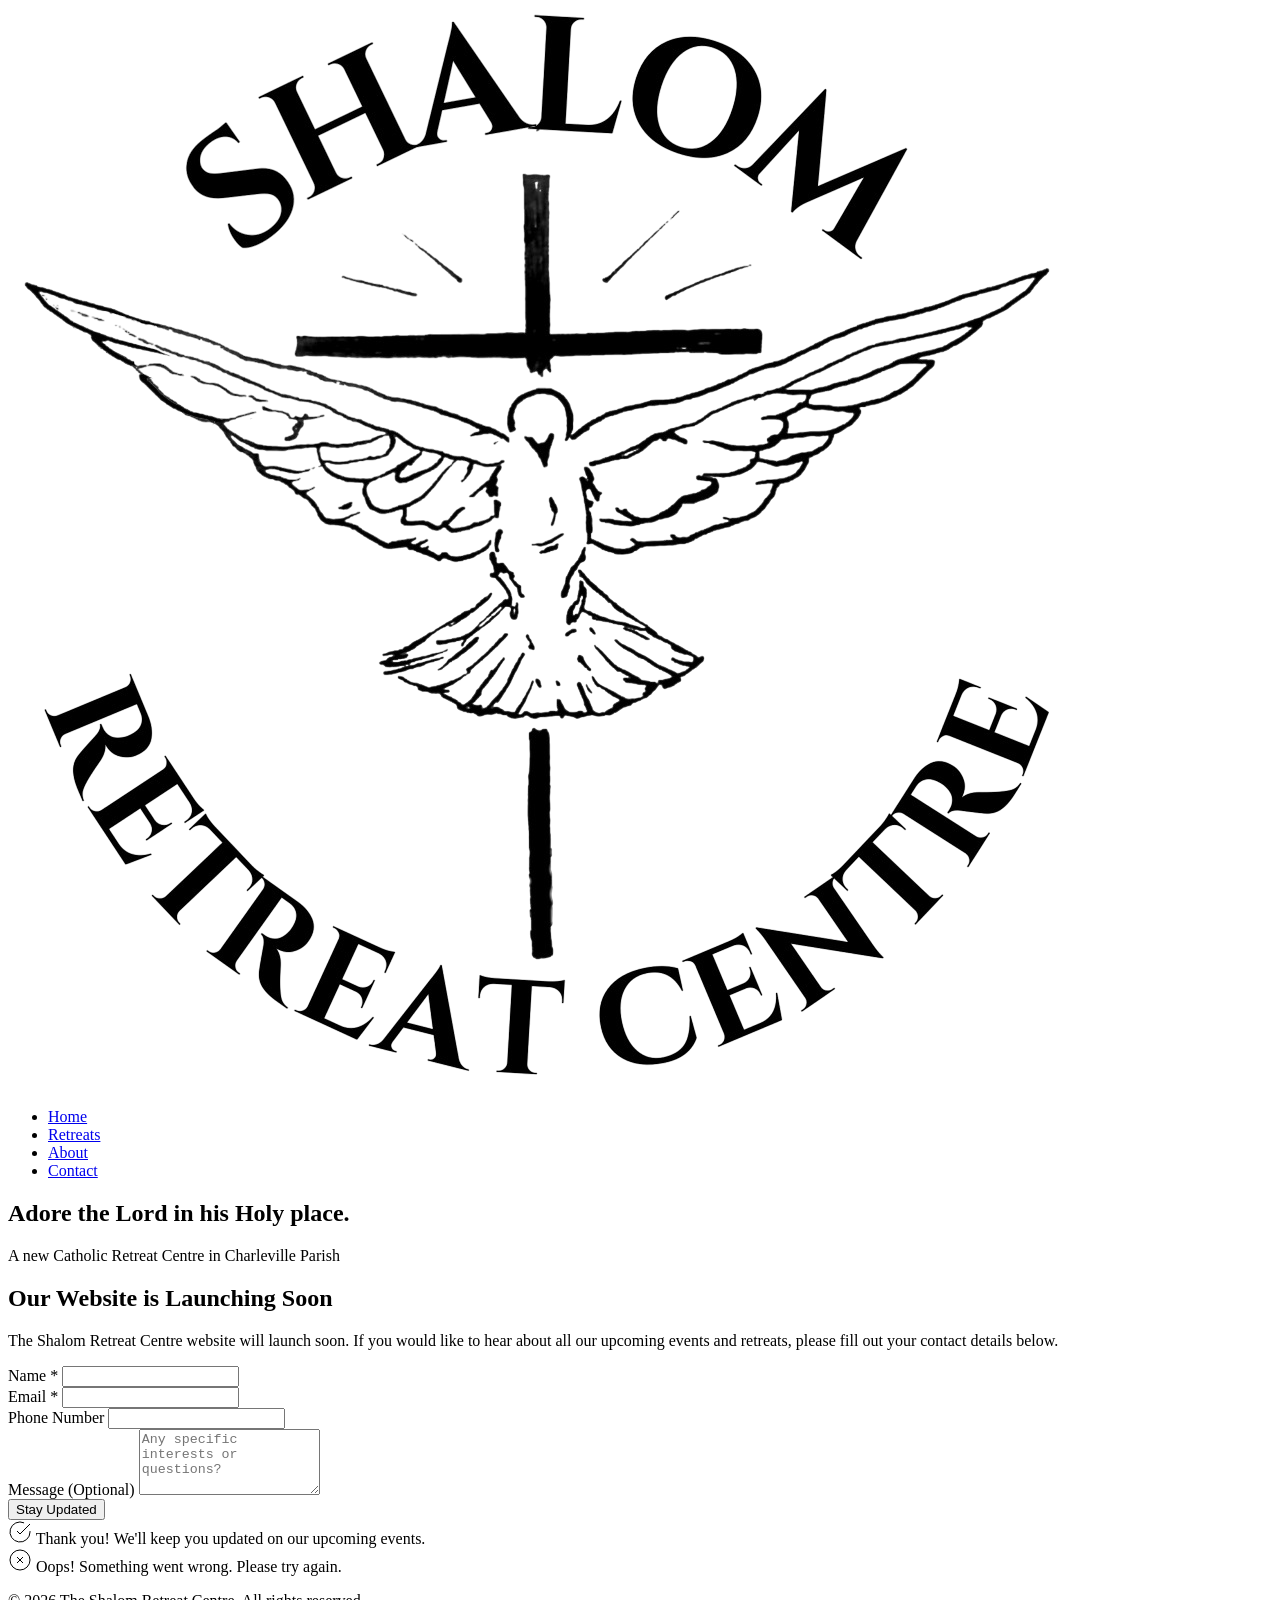
==== index.html @ cf2e2cab "Add files via upload" ====
<!DOCTYPE html>
<html lang="en">
<head>
    <meta charset="UTF-8">
    <meta name="viewport" content="width=device-width, initial-scale=1.0">
    <title>The Shalom Retreat Centre</title>
    <link rel="icon" type="image/x-icon" href="favicon.ico">
    <link rel="preconnect" href="https://fonts.googleapis.com">
    <link rel="preconnect" href="https://fonts.gstatic.com" crossorigin>
    <link href="https://fonts.googleapis.com/css2?family=Cormorant+Garamond:wght@300;400;600&family=Lato:wght@300;400;700&display=swap" rel="stylesheet">
    <link rel="stylesheet" href="styles.css">
</head>
<body>
    <!-- Navigation -->
    <nav class="navbar">
        <div class="nav-container">
            <a href="index.html" class="nav-logo">
                <img src="Shalom_logo_transparent.png" alt="Shalom Retreat Centre">
            </a>
            <ul class="nav-menu">
                <li><a href="index.html" class="active">Home</a></li>
                <li><a href="bookings.html">Retreats</a></li>
                <li><a href="about.html">About</a></li>
                <li><a href="contact.html">Contact</a></li>
            </ul>
            <div class="hamburger">
                <span></span>
                <span></span>
                <span></span>
            </div>
        </div>
    </nav>

    <!-- Animated Background -->
    <div class="background-animation">
        <div class="bubble"></div>
        <div class="bubble"></div>
        <div class="bubble"></div>
        <div class="bubble"></div>
        <div class="bubble"></div>
        <div class="bubble"></div>
    </div>

    <!-- Hero Section -->
    <section class="hero">
        <div class="hero-content">
            <h1 class="fade-in">Adore the Lord in his Holy place.</h1>
            <p class="fade-in-delay-1">A new Catholic Retreat Centre in Charleville Parish</p>
        </div>
    </section>

    <!-- Coming Soon Section -->
    <section class="coming-soon">
        <div class="container">
            <div class="coming-soon-content fade-in-delay-2">
                <h2>Our Website is Launching Soon</h2>
                <p>The Shalom Retreat Centre website will launch soon. If you would like to hear about all our upcoming events and retreats, please fill out your contact details below.</p>
                
                <form id="contactForm" class="contact-form">
                    <div class="form-row">
                        <div class="form-group">
                            <label for="name">Name *</label>
                            <input type="text" id="name" name="name" required>
                        </div>
                        <div class="form-group">
                            <label for="email">Email *</label>
                            <input type="email" id="email" name="email" required>
                        </div>
                    </div>
                    <div class="form-row">
                        <div class="form-group">
                            <label for="phone">Phone Number</label>
                            <input type="tel" id="phone" name="phone">
                        </div>
                    </div>
                    <div class="form-group">
                        <label for="message">Message (Optional)</label>
                        <textarea id="message" name="message" rows="4" placeholder="Any specific interests or questions?"></textarea>
                    </div>
                    <button type="submit" class="btn-primary">Stay Updated</button>
                </form>

                <div class="success-message" id="successMessage">
                    <svg width="24" height="24" viewBox="0 0 24 24" fill="none" stroke="currentColor">
                        <path d="M22 11.08V12a10 10 0 1 1-5.93-9.14"></path>
                        <polyline points="22 4 12 14.01 9 11.01"></polyline>
                    </svg>
                    Thank you! We'll keep you updated on our upcoming events.
                </div>

                <div class="error-message" id="errorMessage">
                    <svg width="24" height="24" viewBox="0 0 24 24" fill="none" stroke="currentColor">
                        <circle cx="12" cy="12" r="10"></circle>
                        <line x1="15" y1="9" x2="9" y2="15"></line>
                        <line x1="9" y1="9" x2="15" y2="15"></line>
                    </svg>
                    <span>Oops! Something went wrong. Please try again.</span>
                </div>
            </div>
        </div>
    </section>

    <!-- Footer -->
    <footer class="footer">
        <div class="container">
            <p>&copy; 2026 The Shalom Retreat Centre. All rights reserved.</p>
        </div>
    </footer>

    <script src="script.js"></script>
</body>
</html>
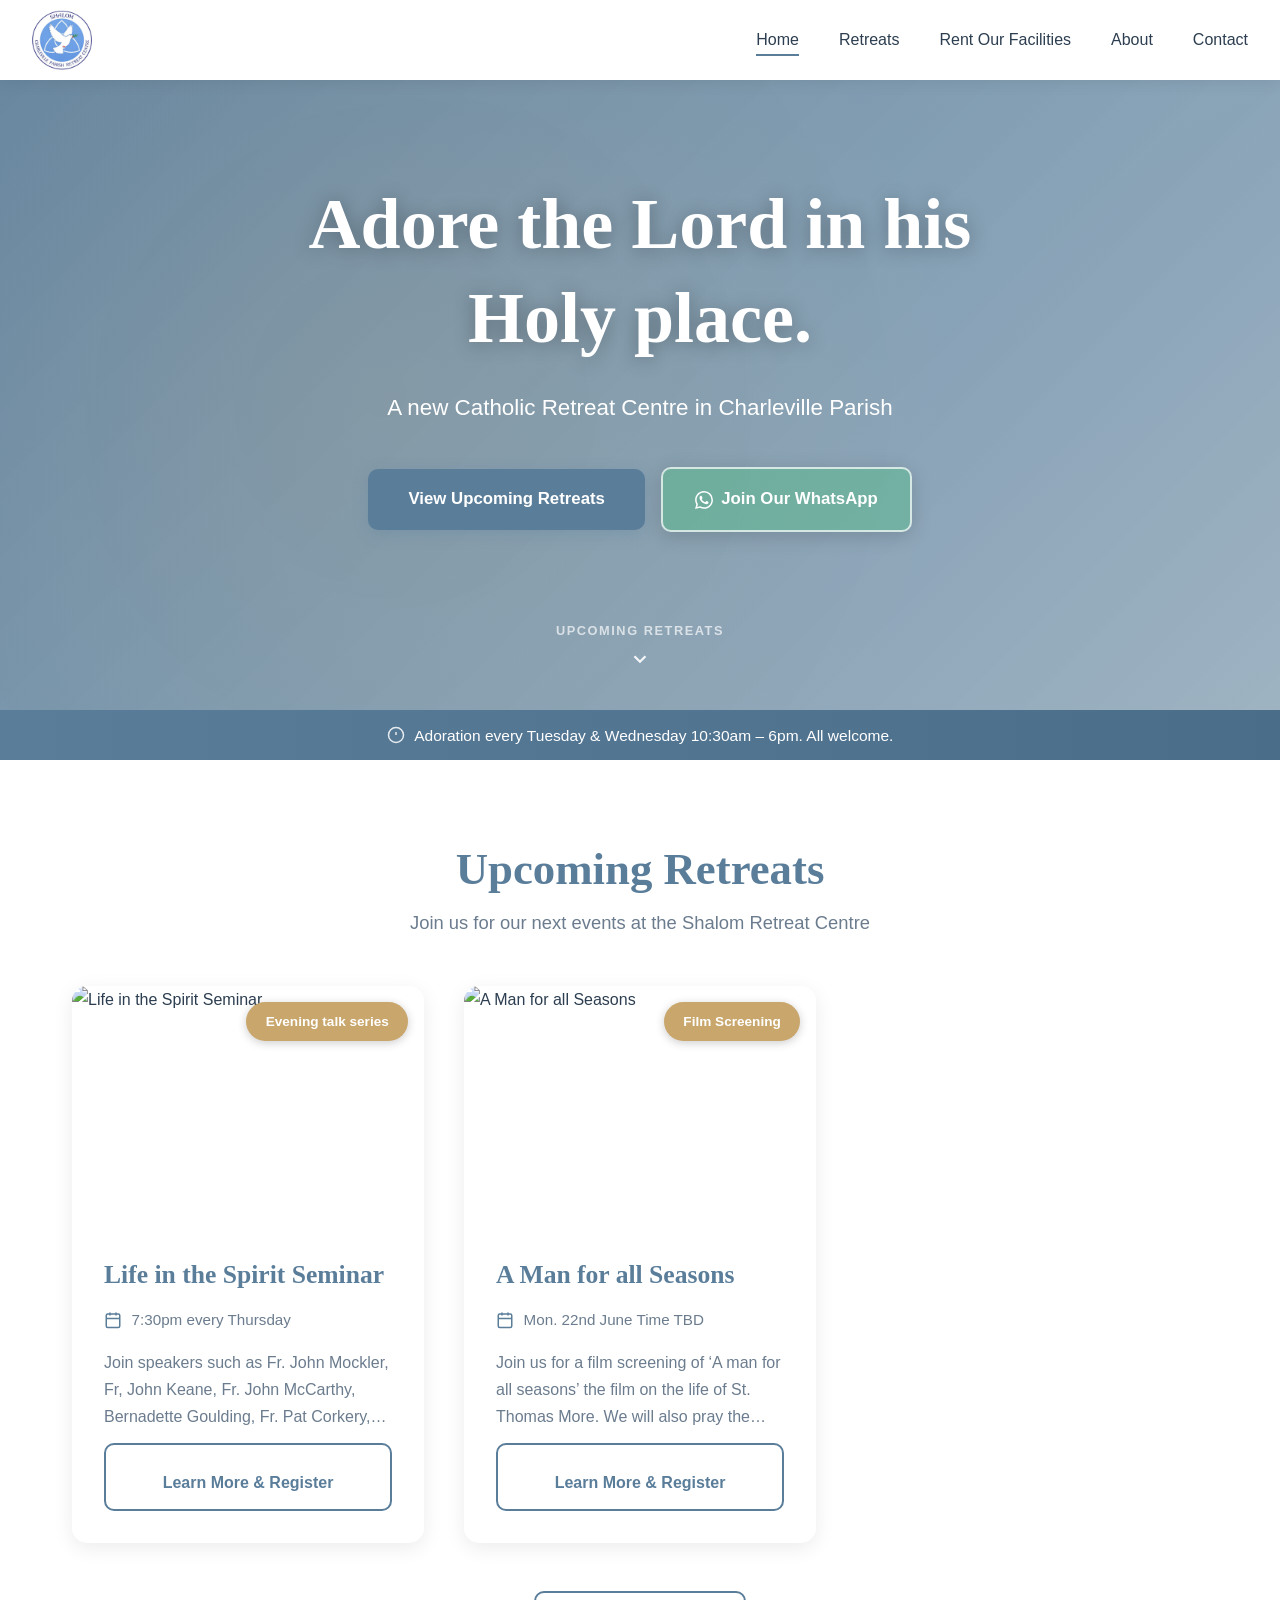
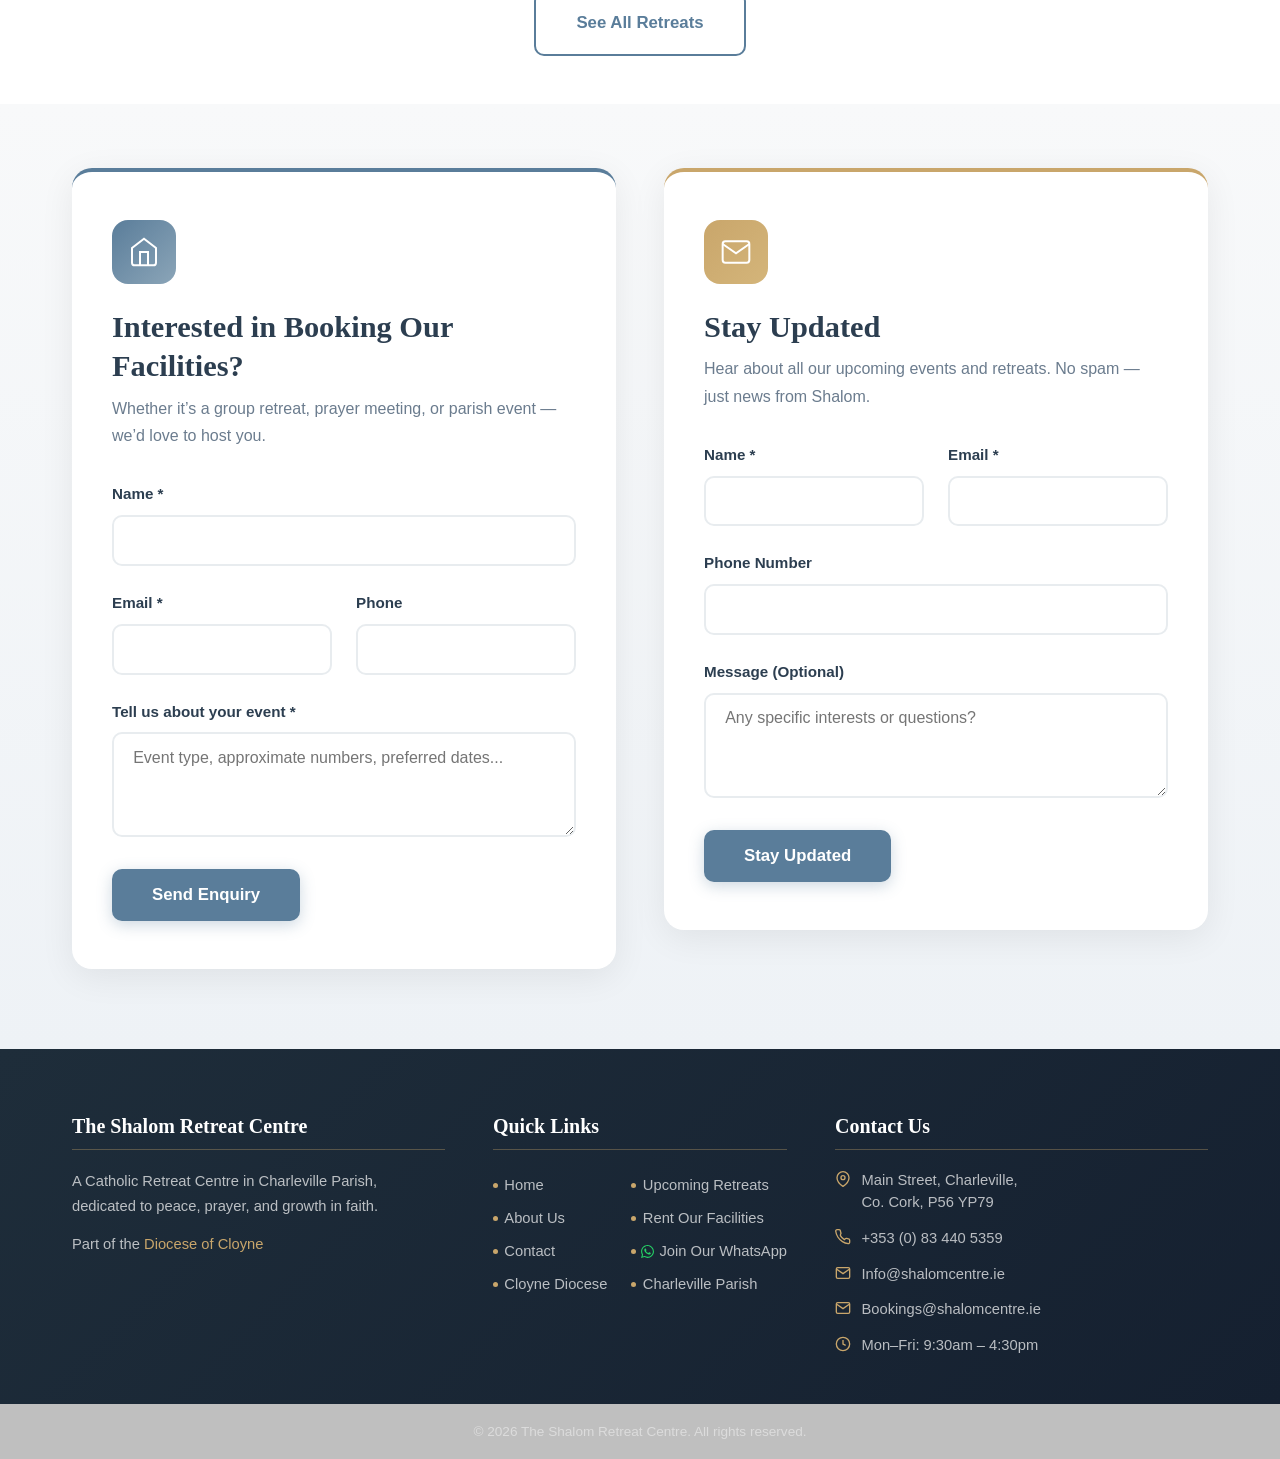
==== commit 121a44e9: "Add files via upload" ====
--- a/index.html
+++ b/index.html
@@ -11,6 +11,7 @@
     <link rel="stylesheet" href="styles.css">
 </head>
 <body>
+
     <!-- Navigation -->
     <nav class="navbar">
         <div class="nav-container">
@@ -20,90 +21,226 @@
             <ul class="nav-menu">
                 <li><a href="index.html" class="active">Home</a></li>
                 <li><a href="bookings.html">Retreats</a></li>
+                <li><a href="facilities.html">Rent Our Facilities</a></li>
                 <li><a href="about.html">About</a></li>
                 <li><a href="contact.html">Contact</a></li>
             </ul>
             <div class="hamburger">
-                <span></span>
-                <span></span>
-                <span></span>
+                <span></span><span></span><span></span>
             </div>
         </div>
     </nav>
 
     <!-- Animated Background -->
     <div class="background-animation">
-        <div class="bubble"></div>
-        <div class="bubble"></div>
-        <div class="bubble"></div>
-        <div class="bubble"></div>
-        <div class="bubble"></div>
-        <div class="bubble"></div>
+        <div class="orb orb-1"></div>
+        <div class="orb orb-2"></div>
+        <div class="orb orb-3"></div>
+        <div class="orb orb-4"></div>
+        <div class="orb orb-5"></div>
+        <div class="orb orb-6"></div>
     </div>
 
     <!-- Hero Section -->
-    <section class="hero">
+    <section class="hero" id="hero">
         <div class="hero-content">
-            <h1 class="fade-in">Adore the Lord in his Holy place.</h1>
-            <p class="fade-in-delay-1">A new Catholic Retreat Centre in Charleville Parish</p>
-        </div>
+            <h1 class="fade-in" data-cms="hero_title">Adore the Lord in his Holy place.</h1>
+            <p class="fade-in-delay-1" data-cms="hero_subtitle">A new Catholic Retreat Centre in Charleville Parish</p>
+            <div class="hero-buttons fade-in-delay-2">
+                <a href="bookings.html" class="btn-primary hero-btn">View Upcoming Retreats</a>
+                <a href="https://chat.whatsapp.com/FvwBHMFkd5S3oxi56iMXap?mode=gi_t" class="btn-whatsapp" target="_blank" rel="noopener" aria-label="Join our WhatsApp group">
+                    <svg width="18" height="18" viewBox="0 0 24 24" fill="currentColor" aria-hidden="true"><path d="M17.472 14.382c-.297-.149-1.758-.867-2.03-.967-.273-.099-.471-.148-.67.15-.197.297-.767.966-.94 1.164-.173.199-.347.223-.644.075-.297-.15-1.255-.463-2.39-1.475-.883-.788-1.48-1.761-1.653-2.059-.173-.297-.018-.458.13-.606.134-.133.298-.347.446-.52.149-.174.198-.298.298-.497.099-.198.05-.371-.025-.52-.075-.149-.669-1.612-.916-2.207-.242-.579-.487-.5-.669-.51-.173-.008-.371-.01-.57-.01-.198 0-.52.074-.792.372-.272.297-1.04 1.016-1.04 2.479 0 1.462 1.065 2.875 1.213 3.074.149.198 2.096 3.2 5.077 4.487.709.306 1.262.489 1.694.625.712.227 1.36.195 1.871.118.571-.085 1.758-.719 2.006-1.413.248-.694.248-1.289.173-1.413-.074-.124-.272-.198-.57-.347m-5.421 7.403h-.004a9.87 9.87 0 01-5.031-1.378l-.361-.214-3.741.982.998-3.648-.235-.374a9.86 9.86 0 01-1.51-5.26c.001-5.45 4.436-9.884 9.888-9.884 2.64 0 5.122 1.03 6.988 2.898a9.825 9.825 0 012.893 6.994c-.003 5.45-4.437 9.884-9.885 9.884m8.413-18.297A11.815 11.815 0 0012.05 0C5.495 0 .16 5.335.157 11.892c0 2.096.547 4.142 1.588 5.945L.057 24l6.305-1.654a11.882 11.882 0 005.683 1.448h.005c6.554 0 11.89-5.335 11.893-11.893a11.821 11.821 0 00-3.48-8.413z"/></svg>
+                    Join Our WhatsApp
+                </a>
+            </div>
+        </div>
+        <a href="#highlights" class="scroll-indicator" aria-label="Scroll to upcoming retreats">
+            <span class="scroll-label">Upcoming Retreats</span>
+            <div class="scroll-arrow">
+                <svg width="22" height="22" viewBox="0 0 24 24" fill="none" stroke="currentColor" stroke-width="2.5">
+                    <polyline points="6 9 12 15 18 9"></polyline>
+                </svg>
+            </div>
+        </a>
     </section>
 
-    <!-- Coming Soon Section -->
-    <section class="coming-soon">
+    <!-- Notice Banner — populated by script.js from site-config.json. Hidden until enabled. -->
+    <div id="noticeBanner" style="display:none;" role="alert" aria-live="polite"></div>
+
+    <!-- Upcoming Retreats Highlights -->
+    <section class="highlights-section" id="highlights">
         <div class="container">
-            <div class="coming-soon-content fade-in-delay-2">
-                <h2>Our Website is Launching Soon</h2>
-                <p>The Shalom Retreat Centre website will launch soon. If you would like to hear about all our upcoming events and retreats, please fill out your contact details below.</p>
-                
-                <form id="contactForm" class="contact-form">
-                    <div class="form-row">
-                        <div class="form-group">
-                            <label for="name">Name *</label>
-                            <input type="text" id="name" name="name" required>
-                        </div>
-                        <div class="form-group">
-                            <label for="email">Email *</label>
-                            <input type="email" id="email" name="email" required>
-                        </div>
-                    </div>
-                    <div class="form-row">
-                        <div class="form-group">
-                            <label for="phone">Phone Number</label>
-                            <input type="tel" id="phone" name="phone">
-                        </div>
-                    </div>
-                    <div class="form-group">
-                        <label for="message">Message (Optional)</label>
-                        <textarea id="message" name="message" rows="4" placeholder="Any specific interests or questions?"></textarea>
-                    </div>
-                    <button type="submit" class="btn-primary">Stay Updated</button>
-                </form>
-
-                <div class="success-message" id="successMessage">
-                    <svg width="24" height="24" viewBox="0 0 24 24" fill="none" stroke="currentColor">
-                        <path d="M22 11.08V12a10 10 0 1 1-5.93-9.14"></path>
-                        <polyline points="22 4 12 14.01 9 11.01"></polyline>
-                    </svg>
-                    Thank you! We'll keep you updated on our upcoming events.
+            <div class="section-intro fade-in">
+                <h2 data-cms="section_heading">Upcoming Retreats</h2>
+                <p>Join us for our next events at the Shalom Retreat Centre</p>
+            </div>
+            <div class="retreats-grid" id="highlightsGrid">
+                <!-- Populated by script.js -->
+            </div>
+            <div class="highlights-footer fade-in-delay-4">
+                <a href="bookings.html" class="btn-secondary">See All Retreats</a>
+            </div>
+        </div>
+    </section>
+
+    <!-- Two-Column Forms Section -->
+    <section class="forms-section">
+        <div class="container">
+            <div class="forms-grid">
+
+                <!-- Left: Facility Booking Enquiry -->
+                <div class="form-panel fade-in-delay-1">
+                    <div class="form-panel-icon">
+                        <svg width="32" height="32" viewBox="0 0 24 24" fill="none" stroke="currentColor" stroke-width="1.5">
+                            <path d="M3 9l9-7 9 7v11a2 2 0 0 1-2 2H5a2 2 0 0 1-2-2z"></path>
+                            <polyline points="9 22 9 12 15 12 15 22"></polyline>
+                        </svg>
+                    </div>
+                    <h2>Interested in Booking Our Facilities?</h2>
+                    <p class="form-panel-sub">Whether it&#8217;s a group retreat, prayer meeting, or parish event &#8212; we&#8217;d love to host you.</p>
+                    <form id="facilityForm" class="contact-form">
+                        <input type="hidden" name="sheetName" value="Contact Inquiries">
+                        <input type="hidden" name="subject" value="Facility Booking Enquiry">
+                        <div class="form-group">
+                            <label for="facilityName">Name *</label>
+                            <input type="text" id="facilityName" name="name" required>
+                        </div>
+                        <div class="form-row">
+                            <div class="form-group">
+                                <label for="facilityEmail">Email *</label>
+                                <input type="email" id="facilityEmail" name="email" required>
+                            </div>
+                            <div class="form-group">
+                                <label for="facilityPhone">Phone</label>
+                                <input type="tel" id="facilityPhone" name="phone">
+                            </div>
+                        </div>
+                        <div class="form-group">
+                            <label for="facilityMessage">Tell us about your event *</label>
+                            <textarea id="facilityMessage" name="message" rows="4" required placeholder="Event type, approximate numbers, preferred dates..."></textarea>
+                        </div>
+                        <button type="submit" class="btn-primary">Send Enquiry</button>
+                    </form>
+                    <div class="success-message" id="facilitySuccess">
+                        <svg width="24" height="24" viewBox="0 0 24 24" fill="none" stroke="currentColor"><path d="M22 11.08V12a10 10 0 1 1-5.93-9.14"></path><polyline points="22 4 12 14.01 9 11.01"></polyline></svg>
+                        Thank you! We&#8217;ll be in touch soon about your enquiry.
+                    </div>
+                    <div class="error-message" id="facilityError">
+                        <svg width="24" height="24" viewBox="0 0 24 24" fill="none" stroke="currentColor"><circle cx="12" cy="12" r="10"></circle><line x1="15" y1="9" x2="9" y2="15"></line><line x1="9" y1="9" x2="15" y2="15"></line></svg>
+                        <span>Something went wrong. Please try again.</span>
+                    </div>
                 </div>
 
-                <div class="error-message" id="errorMessage">
-                    <svg width="24" height="24" viewBox="0 0 24 24" fill="none" stroke="currentColor">
-                        <circle cx="12" cy="12" r="10"></circle>
-                        <line x1="15" y1="9" x2="9" y2="15"></line>
-                        <line x1="9" y1="9" x2="15" y2="15"></line>
-                    </svg>
-                    <span>Oops! Something went wrong. Please try again.</span>
+                <!-- Right: Stay Updated -->
+                <div class="form-panel form-panel-alt fade-in-delay-2">
+                    <div class="form-panel-icon">
+                        <svg width="32" height="32" viewBox="0 0 24 24" fill="none" stroke="currentColor" stroke-width="1.5">
+                            <path d="M4 4h16c1.1 0 2 .9 2 2v12c0 1.1-.9 2-2 2H4c-1.1 0-2-.9-2-2V6c0-1.1.9-2 2-2z"></path>
+                            <polyline points="22,6 12,13 2,6"></polyline>
+                        </svg>
+                    </div>
+                    <h2>Stay Updated</h2>
+                    <p class="form-panel-sub">Hear about all our upcoming events and retreats. No spam &#8212; just news from Shalom.</p>
+                    <form id="stayUpdatedForm" class="contact-form">
+                        <input type="hidden" name="sheetName" value="Newsletter Signups">
+                        <div class="form-row">
+                            <div class="form-group">
+                                <label for="updateName">Name *</label>
+                                <input type="text" id="updateName" name="name" required>
+                            </div>
+                            <div class="form-group">
+                                <label for="updateEmail">Email *</label>
+                                <input type="email" id="updateEmail" name="email" required>
+                            </div>
+                        </div>
+                        <div class="form-group">
+                            <label for="updatePhone">Phone Number</label>
+                            <input type="tel" id="updatePhone" name="phone">
+                        </div>
+                        <div class="form-group">
+                            <label for="updateMessage">Message (Optional)</label>
+                            <textarea id="updateMessage" name="message" rows="4" placeholder="Any specific interests or questions?"></textarea>
+                        </div>
+                        <button type="submit" class="btn-primary">Stay Updated</button>
+                    </form>
+                    <div class="success-message" id="stayUpdatedSuccess">
+                        <svg width="24" height="24" viewBox="0 0 24 24" fill="none" stroke="currentColor"><path d="M22 11.08V12a10 10 0 1 1-5.93-9.14"></path><polyline points="22 4 12 14.01 9 11.01"></polyline></svg>
+                        Thank you! We&#8217;ll keep you updated on our upcoming events.
+                    </div>
+                    <div class="error-message" id="stayUpdatedError">
+                        <svg width="24" height="24" viewBox="0 0 24 24" fill="none" stroke="currentColor"><circle cx="12" cy="12" r="10"></circle><line x1="15" y1="9" x2="9" y2="15"></line><line x1="9" y1="9" x2="15" y2="15"></line></svg>
+                        <span>Something went wrong. Please try again.</span>
+                    </div>
                 </div>
+
             </div>
         </div>
     </section>
 
-    <!-- Footer -->
+<!-- Footer -->
     <footer class="footer">
-        <div class="container">
-            <p>&copy; 2026 The Shalom Retreat Centre. All rights reserved.</p>
+        <div class="footer-main">
+            <div class="container">
+                <div class="footer-grid">
+
+                    <!-- About col -->
+                    <div class="footer-col">
+                        <h4>The Shalom Retreat Centre</h4>
+                        <p>A Catholic Retreat Centre in Charleville Parish, dedicated to peace, prayer, and growth in faith.</p>
+                        <p class="footer-diocese">
+                            Part of the <a href="https://www.cloynediocese.ie" target="_blank" rel="noopener">Diocese of Cloyne</a>
+                        </p>
+                    </div>
+
+                    <!-- Quick links col -->
+                    <div class="footer-col">
+                        <h4>Quick Links</h4>
+                        <ul class="footer-links footer-links-grid">
+                            <li><a href="index.html">Home</a></li>
+                            <li><a href="bookings.html">Upcoming Retreats</a></li>
+                            <li><a href="about.html">About Us</a></li>
+                            <li><a href="facilities.html">Rent Our Facilities</a></li>
+                <li><a href="contact.html">Contact</a></li>
+                            <li><a href="https://chat.whatsapp.com/FvwBHMFkd5S3oxi56iMXap?mode=gi_t" target="_blank" rel="noopener" class="wa-link"><svg width="13" height="13" viewBox="0 0 24 24" fill="currentColor" style="color:#25d366;flex-shrink:0"><path d="M17.472 14.382c-.297-.149-1.758-.867-2.03-.967-.273-.099-.471-.148-.67.15-.197.297-.767.966-.94 1.164-.173.199-.347.223-.644.075-.297-.15-1.255-.463-2.39-1.475-.883-.788-1.48-1.761-1.653-2.059-.173-.297-.018-.458.13-.606.134-.133.298-.347.446-.52.149-.174.198-.298.298-.497.099-.198.05-.371-.025-.52-.075-.149-.669-1.612-.916-2.207-.242-.579-.487-.5-.669-.51-.173-.008-.371-.01-.57-.01-.198 0-.52.074-.792.372-.272.297-1.04 1.016-1.04 2.479 0 1.462 1.065 2.875 1.213 3.074.149.198 2.096 3.2 5.077 4.487.709.306 1.262.489 1.694.625.712.227 1.36.195 1.871.118.571-.085 1.758-.719 2.006-1.413.248-.694.248-1.289.173-1.413-.074-.124-.272-.198-.57-.347m-5.421 7.403h-.004a9.87 9.87 0 01-5.031-1.378l-.361-.214-3.741.982.998-3.648-.235-.374a9.86 9.86 0 01-1.51-5.26c.001-5.45 4.436-9.884 9.888-9.884 2.64 0 5.122 1.03 6.988 2.898a9.825 9.825 0 012.893 6.994c-.003 5.45-4.437 9.884-9.885 9.884m8.413-18.297A11.815 11.815 0 0012.05 0C5.495 0 .16 5.335.157 11.892c0 2.096.547 4.142 1.588 5.945L.057 24l6.305-1.654a11.882 11.882 0 005.683 1.448h.005c6.554 0 11.89-5.335 11.893-11.893a11.821 11.821 0 00-3.48-8.413z"/></svg>Join Our WhatsApp</a></li>
+                            <li><a href="https://www.cloynediocese.ie" target="_blank" rel="noopener">Cloyne Diocese</a></li>
+                            <li><a href="https://www.charlevilleparish.ie" target="_blank" rel="noopener">Charleville Parish</a></li>
+                        </ul>
+                    </div>
+
+                    <!-- Contact col -->
+                    <div class="footer-col">
+                        <h4>Contact Us</h4>
+                        <ul class="footer-contact-list">
+                            <li>
+                                <svg width="16" height="16" viewBox="0 0 24 24" fill="none" stroke="currentColor" stroke-width="2"><path d="M21 10c0 7-9 13-9 13s-9-6-9-13a9 9 0 0 1 18 0z"></path><circle cx="12" cy="10" r="3"></circle></svg>
+                                <span>Main Street, Charleville,<br>Co. Cork, P56 YP79</span>
+                            </li>
+                            <li>
+                                <svg width="16" height="16" viewBox="0 0 24 24" fill="none" stroke="currentColor" stroke-width="2"><path d="M22 16.92v3a2 2 0 0 1-2.18 2 19.79 19.79 0 0 1-8.63-3.07A19.5 19.5 0 0 1 4.21 12 19.79 19.79 0 0 1 1.14 3.38 2 2 0 0 1 3.12 1h3a2 2 0 0 1 2 1.72 12.84 12.84 0 0 0 .7 2.81 2 2 0 0 1-.45 2.11L8.09 9.91a16 16 0 0 0 6 6l1.27-1.27a2 2 0 0 1 2.11-.45 12.84 12.84 0 0 0 2.81.7A2 2 0 0 1 22 16.92z"></path></svg>
+                                <a href="tel:+353834405359">+353 (0) 83 440 5359</a>
+                            </li>
+                            <li>
+                                <svg width="16" height="16" viewBox="0 0 24 24" fill="none" stroke="currentColor" stroke-width="2"><path d="M4 4h16c1.1 0 2 .9 2 2v12c0 1.1-.9 2-2 2H4c-1.1 0-2-.9-2-2V6c0-1.1.9-2 2-2z"></path><polyline points="22,6 12,13 2,6"></polyline></svg>
+                                <a href="mailto:info@shalomcentre.ie">Info@shalomcentre.ie</a>
+                            </li>
+                            <li>
+                                <svg width="16" height="16" viewBox="0 0 24 24" fill="none" stroke="currentColor" stroke-width="2"><path d="M4 4h16c1.1 0 2 .9 2 2v12c0 1.1-.9 2-2 2H4c-1.1 0-2-.9-2-2V6c0-1.1.9-2 2-2z"></path><polyline points="22,6 12,13 2,6"></polyline></svg>
+                                <a href="mailto:bookings@shalomcentre.ie">Bookings@shalomcentre.ie</a>
+                            </li>
+                            <li>
+                                <svg width="16" height="16" viewBox="0 0 24 24" fill="none" stroke="currentColor" stroke-width="2"><circle cx="12" cy="12" r="10"></circle><polyline points="12 6 12 12 16 14"></polyline></svg>
+                                <span>Mon&ndash;Fri: 9:30am &ndash; 4:30pm</span>
+                            </li>
+                        </ul>
+                    </div>
+
+                </div>
+            </div>
+        </div>
+        <div class="footer-bottom">
+            <div class="container">
+                <p>&copy; 2026 The Shalom Retreat Centre. All rights reserved.</p>
+            </div>
         </div>
     </footer>
 
--- a/styles.css
+++ b/styles.css
@@ -0,0 +1,2092 @@
+/* ===== CSS VARIABLES ===== */
+:root {
+    --primary-color: #5a7d9a;
+    --secondary-color: #8ba5b8;
+    --accent-color: #c9a66b;
+    --text-dark: #2c3e50;
+    --text-light: #6b7c8e;
+    --bg-light: #f8f9fa;
+    --white: #ffffff;
+    --success: #4caf50;
+    --error: #e57373;
+
+    --font-heading: 'Cormorant Garamond', serif;
+    --font-body: 'Lato', sans-serif;
+
+    --transition: all 0.3s ease;
+}
+
+/* ===== RESET & BASE ===== */
+*, *::before, *::after {
+    margin: 0;
+    padding: 0;
+    box-sizing: border-box;
+}
+
+html { scroll-behavior: smooth; }
+
+body {
+    font-family: var(--font-body);
+    color: var(--text-dark);
+    line-height: 1.7;
+    overflow-x: hidden;
+}
+
+h1, h2, h3, h4, h5, h6 {
+    font-family: var(--font-heading);
+    font-weight: 600;
+    line-height: 1.3;
+    margin-bottom: 1rem;
+}
+
+h1 { font-size: 3.5rem; }
+h2 { font-size: 2.8rem; }
+h3 { font-size: 1.8rem; }
+
+p { margin-bottom: 1rem; }
+
+a {
+    text-decoration: none;
+    color: inherit;
+    transition: var(--transition);
+}
+
+img {
+    max-width: 100%;
+    height: auto;
+    display: block;
+}
+
+.container {
+    max-width: 1200px;
+    margin: 0 auto;
+    padding: 0 2rem;
+}
+
+/* ===== ANIMATED BACKGROUND ===== */
+.background-animation {
+    position: fixed;
+    top: 0; left: 0;
+    width: 100%; height: 100%;
+    z-index: -1;
+    overflow: hidden;
+    background: linear-gradient(160deg, #f7f5f0 0%, #edf2f6 50%, #f5f2ec 100%);
+}
+
+.background-animation.subtle {
+    background: linear-gradient(160deg, #f8f7f3 0%, #f0f4f8 60%, #f6f3ee 100%);
+}
+
+/* Soft drifting circles */
+.orb {
+    position: absolute;
+    border-radius: 50%;
+    opacity: 0;
+    will-change: transform, opacity;
+}
+
+.orb-1 {
+    width: 500px; height: 500px; top: -8%; left: -10%;
+    background: radial-gradient(circle at 40% 40%, rgba(90,125,154,0.18) 0%, transparent 68%);
+    animation: drift1 50s -5s infinite ease-in-out;
+}
+.orb-2 {
+    width: 380px; height: 380px; top: 25%; left: 60%;
+    background: radial-gradient(circle at 50% 50%, rgba(201,166,107,0.14) 0%, transparent 68%);
+    animation: drift2 58s -18s infinite ease-in-out;
+}
+.orb-3 {
+    width: 460px; height: 460px; top: 60%; left: -5%;
+    background: radial-gradient(circle at 40% 60%, rgba(139,165,184,0.15) 0%, transparent 68%);
+    animation: drift3 64s -30s infinite ease-in-out;
+}
+.orb-4 {
+    width: 280px; height: 280px; top: 5%; left: 72%;
+    background: radial-gradient(circle at 50% 40%, rgba(201,166,107,0.12) 0%, transparent 68%);
+    animation: drift4 42s -8s infinite ease-in-out;
+}
+.orb-5 {
+    width: 420px; height: 420px; top: 70%; left: 55%;
+    background: radial-gradient(circle at 50% 50%, rgba(90,125,154,0.12) 0%, transparent 68%);
+    animation: drift5 56s -22s infinite ease-in-out;
+}
+.orb-6 {
+    width: 220px; height: 220px; top: 42%; left: 30%;
+    background: radial-gradient(circle at 50% 50%, rgba(201,166,107,0.10) 0%, transparent 68%);
+    animation: drift6 70s -40s infinite ease-in-out;
+}
+
+@keyframes drift1 {
+    0%,100% { opacity:0; transform: translate(0,0); }
+    10%      { opacity:1; }
+    50%      { opacity:1; transform: translate(70px, 90px); }
+    90%      { opacity:1; }
+}
+@keyframes drift2 {
+    0%,100% { opacity:0; transform: translate(0,0); }
+    10%      { opacity:1; }
+    40%      { opacity:1; transform: translate(-60px,-70px); }
+    70%      { opacity:1; transform: translate(-100px, 30px); }
+    90%      { opacity:1; }
+}
+@keyframes drift3 {
+    0%,100% { opacity:0; transform: translate(0,0); }
+    10%      { opacity:1; }
+    50%      { opacity:1; transform: translate(80px,-100px); }
+    90%      { opacity:1; }
+}
+@keyframes drift4 {
+    0%,100% { opacity:0; transform: translate(0,0); }
+    10%      { opacity:1; }
+    35%      { opacity:1; transform: translate(-40px, 60px); }
+    65%      { opacity:1; transform: translate(-80px, 30px); }
+    90%      { opacity:1; }
+}
+@keyframes drift5 {
+    0%,100% { opacity:0; transform: translate(0,0); }
+    10%      { opacity:1; }
+    50%      { opacity:1; transform: translate(-90px,-80px); }
+    90%      { opacity:1; }
+}
+@keyframes drift6 {
+    0%,100% { opacity:0; transform: translate(0,0); }
+    10%      { opacity:1; }
+    33%      { opacity:1; transform: translate(50px,-50px); }
+    66%      { opacity:1; transform: translate(-30px,-80px); }
+    90%      { opacity:1; }
+}
+
+/* ===== NAVIGATION ===== */
+.navbar {
+    background: var(--white);
+    box-shadow: 0 2px 15px rgba(0,0,0,0.08);
+    position: sticky;
+    top: 0;
+    z-index: 1000;
+    animation: slideDown 0.5s ease;
+}
+
+@keyframes slideDown {
+    from { transform: translateY(-100%); opacity: 0; }
+    to   { transform: translateY(0);     opacity: 1; }
+}
+
+.nav-container {
+    max-width: 1400px;
+    margin: 0 auto;
+    padding: 0 2rem;
+    display: flex;
+    justify-content: space-between;
+    align-items: center;
+    height: 80px;
+}
+
+.nav-logo img {
+    height: 60px;
+    width: auto;
+    transition: var(--transition);
+}
+
+.nav-logo:hover img { transform: scale(1.05); }
+
+.nav-menu {
+    display: flex;
+    list-style: none;
+    gap: 2.5rem;
+}
+
+.nav-menu a {
+    color: var(--text-dark);
+    font-weight: 500;
+    font-size: 1rem;
+    position: relative;
+    padding: 0.5rem 0;
+}
+
+.nav-menu a::after {
+    content: '';
+    position: absolute;
+    bottom: 0; left: 0;
+    width: 0; height: 2px;
+    background: var(--primary-color);
+    transition: width 0.3s ease;
+}
+
+.nav-menu a:hover::after,
+.nav-menu a.active::after { width: 100%; }
+
+.hamburger {
+    display: none;
+    flex-direction: column;
+    cursor: pointer;
+    gap: 5px;
+}
+
+.hamburger span {
+    width: 25px; height: 3px;
+    background: var(--text-dark);
+    transition: var(--transition);
+}
+
+/* ===== HERO SECTION ===== */
+.hero {
+    min-height: 70vh;
+    display: flex;
+    flex-direction: column;
+    align-items: center;
+    justify-content: center;
+    text-align: center;
+    background: linear-gradient(135deg, rgba(90,125,154,0.92), rgba(139,165,184,0.82)),
+                url('https://i.imgur.com/rm2Lard.jpeg?w=1200&q=80') center/cover;
+    position: relative;
+    overflow: hidden;
+}
+
+.hero::before {
+    content: '';
+    position: absolute;
+    inset: 0;
+    background: radial-gradient(circle at 30% 50%, rgba(201,166,107,0.12), transparent 60%);
+    animation: pulseGlow 8s ease-in-out infinite;
+}
+
+@keyframes pulseGlow {
+    0%, 100% { opacity: 0.3; }
+    50%       { opacity: 0.7; }
+}
+
+.hero-content {
+    position: relative;
+    z-index: 1;
+    color: var(--white);
+    max-width: 820px;
+    padding: 2rem 2rem 7rem;
+}
+
+.hero h1 {
+    font-size: 4.5rem;
+    margin-bottom: 1.5rem;
+    text-shadow: 0 2px 20px rgba(0,0,0,0.3);
+}
+
+.hero p {
+    font-size: 1.4rem;
+    opacity: 0.95;
+    font-weight: 300;
+    margin-bottom: 2.5rem;
+}
+
+.hero-btn {
+    background: rgba(255,255,255,0.15);
+    border: 2px solid rgba(255,255,255,0.7);
+    color: var(--white);
+    backdrop-filter: blur(6px);
+    box-shadow: 0 4px 20px rgba(0,0,0,0.15);
+}
+
+.hero-btn:hover {
+    background: var(--white);
+    color: var(--primary-color);
+    border-color: var(--white);
+    transform: translateY(-2px);
+}
+
+/* Hero button group (side-by-side on homepage) */
+.hero-buttons {
+    display: flex;
+    flex-wrap: wrap;
+    gap: 1rem;
+    justify-content: center;
+    align-items: center;
+}
+
+/* ===== WHATSAPP BUTTON ===== */
+.btn-whatsapp {
+    display: inline-flex;
+    align-items: center;
+    gap: 0.5rem;
+    padding: 1rem 2rem;
+    font-size: 1.05rem;
+    font-weight: 600;
+    border-radius: 10px;
+    cursor: pointer;
+    transition: var(--transition);
+    border: 2px solid rgba(255,255,255,0.7);
+    font-family: var(--font-body);
+    background: rgba(37,211,102,0.25);
+    color: var(--white);
+    backdrop-filter: blur(6px);
+    box-shadow: 0 4px 20px rgba(0,0,0,0.15);
+    text-decoration: none;
+    white-space: nowrap;
+}
+.btn-whatsapp:hover {
+    background: #25d366;
+    border-color: #25d366;
+    color: var(--white);
+    transform: translateY(-2px);
+    box-shadow: 0 6px 24px rgba(37,211,102,0.4);
+}
+
+/* WhatsApp button on light backgrounds (about CTA, contact) */
+.btn-whatsapp-light {
+    display: inline-flex;
+    align-items: center;
+    gap: 0.5rem;
+    padding: 1rem 2rem;
+    font-size: 1.05rem;
+    font-weight: 600;
+    border-radius: 10px;
+    cursor: pointer;
+    transition: var(--transition);
+    border: 2px solid #25d366;
+    font-family: var(--font-body);
+    background: transparent;
+    color: #1a9e4d;
+    text-decoration: none;
+    white-space: nowrap;
+}
+.btn-whatsapp-light:hover {
+    background: #25d366;
+    color: var(--white);
+    transform: translateY(-2px);
+    box-shadow: 0 6px 24px rgba(37,211,102,0.35);
+}
+
+/* Footer WhatsApp link */
+.footer-links .wa-link {
+    display: inline-flex;
+    align-items: center;
+    gap: 5px;
+}
+
+/* ===== SCROLL INDICATOR ===== */
+.scroll-indicator {
+    position: absolute;
+    bottom: 2.5rem;
+    left: 50%;
+    transform: translateX(-50%);
+    display: flex;
+    flex-direction: column;
+    align-items: center;
+    gap: 0.4rem;
+    color: rgba(255,255,255,0.85);
+    font-size: 0.8rem;
+    font-family: var(--font-body);
+    font-weight: 600;
+    letter-spacing: 0.12em;
+    text-transform: uppercase;
+    transition: color 0.3s ease;
+    /* Custom animation keeps translateX(-50%) intact — generic fadeIn would overwrite it */
+    animation: fadeInScroll 1s ease 1.2s forwards;
+    opacity: 0;
+    z-index: 2;
+}
+
+@keyframes fadeInScroll {
+    from { opacity: 0; transform: translateX(-50%) translateY(12px); }
+    to   { opacity: 1; transform: translateX(-50%) translateY(0); }
+}
+
+.scroll-indicator:hover {
+    color: var(--white);
+    transform: translateX(-50%) translateY(4px);
+}
+
+.scroll-label {
+    opacity: 0.8;
+}
+
+.scroll-arrow {
+    animation: bounceArrow 2s ease-in-out infinite;
+    display: flex;
+}
+
+.scroll-arrow svg {
+    stroke: rgba(255,255,255,0.9);
+}
+
+@keyframes bounceArrow {
+    0%, 100% { transform: translateY(0); }
+    50%       { transform: translateY(6px); }
+}
+
+/* ===== ANIMATIONS ===== */
+.fade-in         { opacity: 0; animation: fadeIn 1s ease 0.0s forwards; }
+.fade-in-delay-1 { opacity: 0; animation: fadeIn 1s ease 0.2s forwards; }
+.fade-in-delay-2 { opacity: 0; animation: fadeIn 1s ease 0.4s forwards; }
+.fade-in-delay-3 { opacity: 0; animation: fadeIn 1s ease 0.6s forwards; }
+.fade-in-delay-4 { opacity: 0; animation: fadeIn 1s ease 0.8s forwards; }
+.fade-in-delay-5 { opacity: 0; animation: fadeIn 1s ease 1.0s forwards; }
+
+@keyframes fadeIn {
+    from { opacity: 0; transform: translateY(28px); }
+    to   { opacity: 1; transform: translateY(0); }
+}
+
+/* ===== HIGHLIGHTS SECTION (homepage) ===== */
+.highlights-section {
+    padding: 5rem 0 3rem;
+    background: var(--white);
+}
+
+.section-intro {
+    text-align: center;
+    margin-bottom: 3rem;
+}
+
+.section-intro h2 {
+    color: var(--primary-color);
+    margin-bottom: 0.5rem;
+}
+
+.section-intro p {
+    color: var(--text-light);
+    font-size: 1.15rem;
+    margin: 0;
+}
+
+.highlights-footer {
+    text-align: center;
+    margin-top: 3rem;
+}
+
+/* ===== FORMS SECTION (homepage two-column) ===== */
+.forms-section {
+    padding: 4rem 0 5rem;
+    background: linear-gradient(to bottom, var(--bg-light), #eef2f6);
+}
+
+.forms-grid {
+    display: grid;
+    grid-template-columns: 1fr 1fr;
+    gap: 3rem;
+    align-items: start;
+}
+
+.form-panel {
+    background: var(--white);
+    border-radius: 20px;
+    padding: 3rem 2.5rem;
+    box-shadow: 0 8px 35px rgba(0,0,0,0.07);
+    border-top: 4px solid var(--primary-color);
+    opacity: 0;
+}
+
+.form-panel-alt {
+    border-top-color: var(--accent-color);
+}
+
+.form-panel-icon {
+    display: inline-flex;
+    align-items: center;
+    justify-content: center;
+    width: 64px;
+    height: 64px;
+    background: linear-gradient(135deg, var(--primary-color), var(--secondary-color));
+    border-radius: 16px;
+    margin-bottom: 1.5rem;
+}
+
+.form-panel-alt .form-panel-icon {
+    background: linear-gradient(135deg, var(--accent-color), #d4b57a);
+}
+
+.form-panel-icon svg {
+    stroke: var(--white);
+}
+
+.form-panel h2 {
+    color: var(--text-dark);
+    font-size: 1.9rem;
+    margin-bottom: 0.5rem;
+}
+
+.form-panel-sub {
+    color: var(--text-light);
+    font-size: 1rem;
+    margin-bottom: 2rem;
+}
+
+/* ===== PAGE HEADER ===== */
+.page-header {
+    padding: 4rem 0 3rem;
+    text-align: center;
+    background: linear-gradient(to bottom, rgba(248,249,250,0.5), transparent);
+}
+
+.page-header h1 { color: var(--primary-color); margin-bottom: 1rem; }
+.page-header p  { color: var(--text-light); font-size: 1.2rem; max-width: 800px; margin: 0 auto; }
+
+/* ===== RETREATS SECTION ===== */
+.retreats-section {
+    padding: 4rem 0 6rem;
+    background: var(--white);
+}
+
+/* Shared grid — used by homepage highlights (3 cards) */
+.retreats-grid {
+    display: grid;
+    grid-template-columns: repeat(auto-fill, minmax(320px, 1fr));
+    gap: 2.5rem;
+    margin-bottom: 2rem;
+}
+
+/* Bookings page: slimmer cards, 4 across */
+.retreats-section .retreats-grid {
+    grid-template-columns: repeat(auto-fill, minmax(240px, 1fr));
+    gap: 1.8rem;
+}
+
+
+/* ===== RETREAT SIGNUP — IMAGE BANNER (req 4: no text overlay) ===== */
+.retreat-hero-img-wrap {
+    position: relative;
+    width: 100%;
+    height: 360px;
+    overflow: hidden;
+    background: #2c3e50;
+}
+
+.retreat-hero-banner-img {
+    width: 100%;
+    height: 100%;
+    object-fit: cover;
+    object-position: center;
+    display: block;
+}
+
+/* Tag pill in top-right of the image — kept visible on hover via z-index:3 (req 5) */
+.retreat-hero-banner-tag {
+    position: absolute;
+    top: 1.2rem; right: 1.5rem;
+    z-index: 3;
+    background: var(--accent-color);
+    color: #fff;
+    padding: 0.35rem 1.1rem;
+    border-radius: 20px;
+    font-size: 0.8rem;
+    font-weight: 700;
+    letter-spacing: 0.05em;
+    text-transform: uppercase;
+    box-shadow: 0 2px 8px rgba(0,0,0,0.25);
+}
+
+/* ===== RETREAT INFO BLOCK — BELOW the banner (req 4) ===== */
+.retreat-hero-below {
+    background: var(--bg-light);
+    border-bottom: 3px solid var(--accent-color);
+    padding: 2rem 0 1.8rem;
+}
+
+.retreat-hero-below-inner {
+    max-width: 820px;
+}
+
+.retreat-hero-below-tag {
+    display: inline-block;
+    background: var(--accent-color);
+    color: #fff;
+    padding: 0.3rem 1rem;
+    border-radius: 20px;
+    font-size: 0.78rem;
+    font-weight: 700;
+    letter-spacing: 0.05em;
+    text-transform: uppercase;
+    margin-bottom: 0.75rem;
+}
+
+.retreat-hero-below-title {
+    font-size: 2.2rem;
+    color: var(--text-dark);
+    margin-bottom: 0.6rem;
+    line-height: 1.25;
+}
+
+.retreat-hero-below-meta {
+    display: flex;
+    align-items: center;
+    gap: 0.5rem;
+    color: var(--text-light);
+    font-size: 0.95rem;
+    margin-bottom: 0.9rem;
+}
+.retreat-hero-below-meta svg { stroke: var(--primary-color); flex-shrink: 0; }
+
+.retreat-hero-below-desc {
+    color: var(--text-light);
+    line-height: 1.75;
+    margin: 0;
+    max-width: 680px;
+    white-space: pre-line;
+}
+
+/* Cost / donation badge — on signup page hero */
+.retreat-cost-badge-hero {
+    display: inline-block;
+    margin-top: 1rem;
+    background: #fff8ee;
+    border: 1.5px solid var(--accent-color);
+    color: #7a5a1e;
+    padding: 0.45rem 1.1rem;
+    border-radius: 8px;
+    font-size: 0.95rem;
+    font-weight: 600;
+}
+
+
+
+.retreat-card {
+    background: var(--white);
+    border-radius: 15px;
+    overflow: hidden;
+    box-shadow: 0 5px 20px rgba(0,0,0,0.08);
+    transition: var(--transition);
+    opacity: 0;
+    display: flex;
+    flex-direction: column;
+}
+
+.retreat-card:hover {
+    transform: translateY(-8px);
+    box-shadow: 0 12px 35px rgba(0,0,0,0.15);
+}
+
+.retreat-image {
+    position: relative;
+    height: 240px;
+    overflow: hidden;
+    /* Establish a stacking context so z-index on the tag is scoped here */
+    isolation: isolate;
+}
+
+.retreat-image img {
+    width: 100%; height: 100%;
+    object-fit: cover;
+    transition: transform 0.5s ease;
+    /* Image sits at z-index:0, tag at z-index:3 — tag always on top (req 5) */
+    position: relative;
+    z-index: 0;
+}
+
+.retreat-card:hover .retreat-image img { transform: scale(1.1); }
+
+/* Tag stays visible during hover/scale — z-index:3 set inline in JS too (req 5) */
+.retreat-tag {
+    position: absolute;
+    top: 1rem; right: 1rem;
+    z-index: 3;
+    background: var(--accent-color);
+    color: var(--white);
+    padding: 0.5rem 1.2rem;
+    border-radius: 20px;
+    font-size: 0.85rem;
+    font-weight: 600;
+    box-shadow: 0 2px 10px rgba(0,0,0,0.2);
+    /* Prevent tag from scaling with the image */
+    pointer-events: none;
+}
+
+.retreat-content { padding: 2rem; display: flex; flex-direction: column; flex: 1; }
+
+/* Slightly tighter padding on bookings page for slimmer cards */
+.retreats-section .retreat-content { padding: 1.5rem; }
+
+.retreat-content h3 {
+    color: var(--primary-color);
+    margin-bottom: 1rem;
+    font-size: 1.6rem;
+}
+
+.retreat-date {
+    display: flex;
+    align-items: center;
+    gap: 0.6rem;
+    color: var(--text-light);
+    margin-bottom: 1rem;
+    font-size: 0.95rem;
+}
+
+.retreat-date svg {
+    stroke: var(--primary-color);
+    stroke-width: 2;
+    flex-shrink: 0;
+}
+
+/* Description: 3-line ellipsis truncation (req 4) — replaces old scroll-on-hover */
+.retreat-desc-wrap {
+    margin-bottom: 0.8rem;
+}
+
+.retreat-desc-wrap p {
+    color: var(--text-light);
+    line-height: 1.7;
+    margin: 0;
+    white-space: pre-line;
+    display: -webkit-box;
+    -webkit-line-clamp: 3;
+    -webkit-box-orient: vertical;
+    overflow: hidden;
+    text-overflow: ellipsis;
+}
+
+/* Optional cost/donation badge on cards (req 6) */
+.retreat-cost-badge {
+    display: inline-block;
+    background: #fff8ee;
+    border: 1.5px solid var(--accent-color);
+    color: #7a5a1e;
+    padding: 0.3rem 0.9rem;
+    border-radius: 8px;
+    font-size: 0.88rem;
+    font-weight: 600;
+    margin-bottom: 0.8rem;
+    align-self: flex-start;
+}
+
+.retreat-content .btn-secondary {
+    width: 100%;
+    padding: 0.8rem 1.5rem;
+    font-size: 1rem;
+    text-align: center;
+    margin-top: auto;
+    padding-top: 1.5rem;
+    flex-shrink: 0;
+}
+
+/* ===== FORMS ===== */
+.contact-form { margin-top: 1.5rem; }
+
+.form-row {
+    display: grid;
+    grid-template-columns: 1fr 1fr;
+    gap: 1.5rem;
+    margin-bottom: 0;
+}
+
+.form-group { margin-bottom: 1.5rem; }
+
+.form-group label {
+    display: block;
+    color: var(--text-dark);
+    font-weight: 600;
+    margin-bottom: 0.5rem;
+    font-size: 0.95rem;
+}
+
+.form-group input,
+.form-group textarea,
+.form-group select {
+    width: 100%;
+    padding: 0.9rem 1.2rem;
+    border: 2px solid #e8ecef;
+    border-radius: 10px;
+    font-size: 1rem;
+    font-family: var(--font-body);
+    transition: var(--transition);
+    background: var(--white);
+}
+
+.form-group input:focus,
+.form-group textarea:focus,
+.form-group select:focus {
+    outline: none;
+    border-color: var(--primary-color);
+    box-shadow: 0 0 0 4px rgba(90,125,154,0.1);
+}
+
+.form-group textarea { resize: vertical; }
+
+/* ===== BUTTONS ===== */
+.btn-primary,
+.btn-secondary {
+    display: inline-block;
+    padding: 1rem 2.5rem;
+    font-size: 1.05rem;
+    font-weight: 600;
+    border-radius: 10px;
+    cursor: pointer;
+    transition: var(--transition);
+    border: none;
+    font-family: var(--font-body);
+}
+
+.btn-primary {
+    background: var(--primary-color);
+    color: var(--white);
+    box-shadow: 0 4px 15px rgba(90,125,154,0.3);
+}
+
+.btn-primary:hover {
+    background: #4a6d8a;
+    transform: translateY(-2px);
+    box-shadow: 0 6px 20px rgba(90,125,154,0.4);
+}
+
+.btn-secondary {
+    background: transparent;
+    color: var(--primary-color);
+    border: 2px solid var(--primary-color);
+}
+
+.btn-secondary:hover {
+    background: var(--primary-color);
+    color: var(--white);
+}
+
+/* ===== MESSAGES ===== */
+.success-message,
+.error-message {
+    display: none;
+    align-items: center;
+    gap: 1rem;
+    padding: 1.2rem 1.5rem;
+    border-radius: 10px;
+    margin-top: 1.5rem;
+    font-weight: 500;
+    animation: slideIn 0.3s ease;
+}
+
+@keyframes slideIn {
+    from { opacity: 0; transform: translateY(-10px); }
+    to   { opacity: 1; transform: translateY(0); }
+}
+
+.success-message {
+    background: rgba(76,175,80,0.1);
+    color: var(--success);
+    border: 2px solid var(--success);
+}
+
+.error-message {
+    background: rgba(229,115,115,0.1);
+    color: var(--error);
+    border: 2px solid var(--error);
+}
+
+.success-message svg,
+.error-message svg {
+    stroke-width: 2.5;
+    flex-shrink: 0;
+}
+
+/* ===== REGISTRATION SECTION ===== */
+.registration-section {
+    padding: 4rem 0 6rem;
+    background: var(--white);
+}
+
+.registration-content {
+    max-width: 800px;
+    margin: 0 auto;
+}
+
+.back-link {
+    display: inline-flex;
+    align-items: center;
+    gap: 0.5rem;
+    color: var(--primary-color);
+    font-weight: 600;
+    margin-bottom: 2rem;
+    transition: var(--transition);
+}
+
+.back-link:hover { gap: 0.8rem; color: var(--secondary-color); }
+.back-link svg   { stroke-width: 2.5; }
+
+.registration-content h1 {
+    color: var(--primary-color);
+    margin-bottom: 0.5rem;
+}
+
+.registration-form {
+    background: linear-gradient(to bottom, rgba(248,249,250,0.5), rgba(255,255,255,0.8));
+    padding: 3rem;
+    border-radius: 15px;
+    box-shadow: 0 5px 25px rgba(0,0,0,0.08);
+}
+
+.registration-form h3 {
+    color: var(--primary-color);
+    margin-top: 2rem;
+    margin-bottom: 1.5rem;
+    padding-top: 2rem;
+    border-top: 2px solid #e8ecef;
+}
+
+.registration-form h3:first-of-type {
+    margin-top: 0;
+    padding-top: 0;
+    border-top: none;
+}
+
+.subtitle { color: var(--text-light); font-size: 1.1rem; margin-bottom: 2rem; }
+
+/* ===== ABOUT PAGE ===== */
+.about-hero {
+    padding: 5rem 0 3rem;
+    text-align: center;
+    background: linear-gradient(to bottom, rgba(248,249,250,0.5), transparent);
+}
+
+.about-hero h1   { color: var(--primary-color); margin-bottom: 1rem; }
+.about-hero .lead {
+    color: var(--text-light);
+    font-size: 1.3rem;
+    max-width: 800px;
+    margin: 0 auto;
+}
+
+.about-content {
+    padding: 4rem 0;
+    background: var(--white);
+}
+
+.about-grid {
+    display: grid;
+    grid-template-columns: 1fr 1fr;
+    gap: 4rem;
+    align-items: center;
+    margin-bottom: 5rem;
+}
+
+.about-grid.reverse     { direction: rtl; }
+.about-grid.reverse > * { direction: ltr; }
+
+.about-text h2  { color: var(--primary-color); margin-bottom: 1.5rem; }
+.about-text p   { color: var(--text-light); font-size: 1.05rem; line-height: 1.8; }
+
+.about-image {
+    border-radius: 15px;
+    overflow: hidden;
+    box-shadow: 0 10px 40px rgba(0,0,0,0.1);
+}
+
+.about-image img { width: 100%; height: 100%; object-fit: cover; transition: transform 0.5s ease; }
+.about-image:hover img { transform: scale(1.05); }
+
+/* ===== VALUES SECTION ===== */
+.values-section {
+    padding: 5rem 0;
+    background: linear-gradient(to bottom, rgba(248,249,250,0.5), var(--white));
+}
+
+.values-section h2 { color: var(--primary-color); margin-bottom: 3rem; }
+.text-center       { text-align: center; }
+
+.values-grid {
+    display: grid;
+    grid-template-columns: repeat(auto-fit, minmax(250px, 1fr));
+    gap: 2.5rem;
+    margin-top: 3rem;
+}
+
+.value-card {
+    text-align: center;
+    padding: 2rem;
+    background: var(--white);
+    border-radius: 15px;
+    box-shadow: 0 5px 20px rgba(0,0,0,0.06);
+    transition: var(--transition);
+    opacity: 0;
+}
+
+.value-card:hover {
+    transform: translateY(-5px);
+    box-shadow: 0 8px 30px rgba(0,0,0,0.12);
+}
+
+.value-icon {
+    display: inline-flex;
+    align-items: center;
+    justify-content: center;
+    width: 80px; height: 80px;
+    background: linear-gradient(135deg, var(--primary-color), var(--secondary-color));
+    border-radius: 50%;
+    margin-bottom: 1.5rem;
+}
+
+.value-icon svg { stroke: var(--white); stroke-width: 2; }
+
+.value-card h3 { color: var(--primary-color); margin-bottom: 0.8rem; font-size: 1.4rem; }
+.value-card p  { color: var(--text-light); line-height: 1.6; }
+
+/* ===== CTA SECTION ===== */
+.cta-section {
+    padding: 5rem 0;
+    background: linear-gradient(135deg, rgba(90,125,154,0.95), rgba(139,165,184,0.9)),
+                url('https://images.unsplash.com/photo-1519681393784-d120267933ba?w=1600&q=80') center/cover;
+    text-align: center;
+    position: relative;
+}
+
+.cta-content       { position: relative; z-index: 1; color: var(--white); }
+.cta-content h2    { font-size: 3rem; margin-bottom: 1rem; }
+.cta-content p     { font-size: 1.3rem; margin-bottom: 2rem; opacity: 0.95; }
+
+.cta-buttons {
+    display: flex;
+    gap: 1.5rem;
+    justify-content: center;
+    flex-wrap: wrap;
+}
+
+.cta-buttons .btn-primary { background: var(--white); color: var(--primary-color); }
+.cta-buttons .btn-primary:hover { background: var(--accent-color); color: var(--white); }
+.cta-buttons .btn-secondary { border-color: var(--white); color: var(--white); }
+.cta-buttons .btn-secondary:hover { background: var(--white); color: var(--primary-color); }
+.cta-buttons .btn-whatsapp-light { border-color: rgba(255,255,255,0.7); color: var(--white); }
+.cta-buttons .btn-whatsapp-light:hover { background: #25d366; border-color: #25d366; color: var(--white); }
+
+/* ===== CONTACT SECTION ===== */
+.contact-section {
+    padding: 4rem 0 6rem;
+    background: var(--white);
+}
+
+.contact-header {
+    text-align: center;
+    max-width: 700px;
+    margin: 0 auto 4rem;
+}
+
+.contact-header h1 { color: var(--primary-color); margin-bottom: 1rem; }
+.contact-header p  { color: var(--text-light); font-size: 1.1rem; }
+
+.contact-grid {
+    display: grid;
+    grid-template-columns: 1fr 1.5fr;
+    gap: 4rem;
+}
+
+.contact-info { display: flex; flex-direction: column; gap: 2rem; }
+
+.contact-card {
+    padding: 2rem;
+    background: linear-gradient(to bottom right, rgba(248,249,250,0.8), var(--white));
+    border-radius: 15px;
+    box-shadow: 0 5px 20px rgba(0,0,0,0.06);
+    transition: var(--transition);
+}
+
+.contact-card:hover { transform: translateY(-3px); box-shadow: 0 8px 30px rgba(0,0,0,0.1); }
+
+.contact-icon {
+    display: inline-flex;
+    align-items: center;
+    justify-content: center;
+    width: 60px; height: 60px;
+    background: linear-gradient(135deg, var(--primary-color), var(--secondary-color));
+    border-radius: 50%;
+    margin-bottom: 1rem;
+}
+
+.contact-icon svg   { stroke: var(--white); stroke-width: 2; }
+.contact-card h3    { color: var(--primary-color); margin-bottom: 0.8rem; font-size: 1.3rem; }
+.contact-card p     { color: var(--text-light); line-height: 1.6; }
+
+.contact-form-container {
+    background: linear-gradient(to bottom, rgba(248,249,250,0.5), rgba(255,255,255,0.8));
+    padding: 3rem;
+    border-radius: 15px;
+    box-shadow: 0 5px 25px rgba(0,0,0,0.08);
+}
+
+.contact-form-container h2 { color: var(--primary-color); margin-bottom: 2rem; }
+
+/* ===== FOOTER ===== */
+.footer-main {
+    background: linear-gradient(135deg, #1e2d3a 0%, #152030 100%);
+    color: rgba(255,255,255,0.85);
+    padding: 4rem 0 3rem;
+}
+
+.footer-grid {
+    display: grid;
+    grid-template-columns: 1.4fr 1fr 1.4fr;
+    gap: 3rem;
+}
+
+.footer-col h4 {
+    font-family: var(--font-heading);
+    font-size: 1.25rem;
+    color: var(--white);
+    margin-bottom: 1.2rem;
+    padding-bottom: 0.6rem;
+    border-bottom: 1px solid rgba(201,166,107,0.35);
+}
+
+.footer-col p {
+    font-size: 0.92rem;
+    line-height: 1.7;
+    color: rgba(255,255,255,0.7);
+    margin-bottom: 0.8rem;
+}
+
+.footer-diocese a {
+    color: var(--accent-color);
+    transition: var(--transition);
+}
+.footer-diocese a:hover { color: #d9bb85; }
+
+/* Quick links */
+.footer-links {
+    list-style: none;
+    display: flex;
+    flex-direction: column;
+    gap: 0.6rem;
+}
+
+.footer-links a {
+    color: rgba(255,255,255,0.7);
+    font-size: 0.92rem;
+    display: inline-flex;
+    align-items: center;
+    gap: 0.4rem;
+    transition: var(--transition);
+}
+
+.footer-links a::before {
+    content: '';
+    display: inline-block;
+    width: 5px; height: 5px;
+    border-radius: 50%;
+    background: var(--accent-color);
+    flex-shrink: 0;
+    transition: background 0.2s, transform 0.2s;
+}
+
+.footer-links a:hover { color: var(--white); }
+.footer-links a:hover::before { background: #d9bb85; transform: scale(1.4); }
+
+/* Contact list */
+.footer-contact-list {
+    list-style: none;
+    display: flex;
+    flex-direction: column;
+    gap: 0.85rem;
+}
+
+.footer-contact-list li {
+    display: flex;
+    align-items: flex-start;
+    gap: 0.65rem;
+    font-size: 0.92rem;
+    color: rgba(255,255,255,0.7);
+    line-height: 1.5;
+}
+
+.footer-contact-list svg {
+    stroke: var(--accent-color);
+    flex-shrink: 0;
+    margin-top: 2px;
+}
+
+.footer-contact-list a {
+    color: rgba(255,255,255,0.7);
+    transition: var(--transition);
+}
+.footer-contact-list a:hover { color: var(--white); }
+
+/* Bottom bar */
+.footer-bottom {
+    background: rgba(0,0,0,0.25);
+    padding: 1rem 0;
+    text-align: center;
+}
+
+.footer-bottom p {
+    font-size: 0.85rem;
+    color: rgba(255,255,255,0.45);
+    margin: 0;
+}
+
+/* Footer responsive */
+@media (max-width: 820px) {
+    .footer-grid { grid-template-columns: 1fr 1fr; }
+    .footer-col:first-child { grid-column: 1 / -1; }
+}
+
+@media (max-width: 520px) {
+    .footer-grid { grid-template-columns: 1fr; }
+    .footer-col:first-child { grid-column: auto; }
+}
+
+/* ===== RESPONSIVE ===== */
+@media (max-width: 968px) {
+    h1 { font-size: 2.8rem; }
+    h2 { font-size: 2.2rem; }
+    h3 { font-size: 1.5rem; }
+
+    .nav-menu {
+        position: fixed;
+        left: -100%; top: 80px;
+        flex-direction: column;
+        background: var(--white);
+        width: 100%;
+        text-align: center;
+        transition: 0.3s;
+        box-shadow: 0 10px 27px rgba(0,0,0,0.05);
+        padding: 2rem 0;
+        gap: 0;
+    }
+
+    .nav-menu.active { left: 0; }
+    .nav-menu li     { padding: 1rem 0; }
+    .hamburger       { display: flex; }
+
+    .hamburger.active span:nth-child(1) { transform: rotate(45deg) translate(8px, 8px); }
+    .hamburger.active span:nth-child(2) { opacity: 0; }
+    .hamburger.active span:nth-child(3) { transform: rotate(-45deg) translate(8px, -8px); }
+
+    .hero h1         { font-size: 3rem; }
+
+    .forms-grid,
+    .about-grid,
+    .contact-grid    { grid-template-columns: 1fr; gap: 2.5rem; }
+
+    .about-grid.reverse { direction: ltr; }
+
+    .values-grid     { grid-template-columns: 1fr; }
+    .cta-content h2  { font-size: 2.2rem; }
+
+    .cta-buttons     { flex-direction: column; align-items: center; }
+    .cta-buttons .btn-primary,
+    .cta-buttons .btn-secondary,
+    .cta-buttons .btn-whatsapp-light { width: 100%; max-width: 300px; justify-content: center; }
+
+    .form-row        { grid-template-columns: 1fr; }
+}
+
+@media (max-width: 600px) {
+    .container       { padding: 0 1.5rem; }
+    .hero            { min-height: 88vh; }
+    .hero h1         { font-size: 2.3rem; }
+    .hero p          { font-size: 1.1rem; }
+    .hero-content    { padding-bottom: 6rem; }
+    .scroll-indicator { bottom: 1.5rem; }
+    .hero-buttons    { flex-direction: column; align-items: center; }
+    .hero-buttons .btn-primary,
+    .hero-buttons .btn-whatsapp { width: 100%; max-width: 280px; justify-content: center; }
+
+    .registration-form,
+    .contact-form-container,
+    .form-panel      { padding: 2rem 1.5rem; }
+
+    .page-header     { padding: 3rem 0 2rem; }
+    .retreats-grid,
+    .retreats-section .retreats-grid { grid-template-columns: 1fr; }
+    .nav-logo img    { height: 50px; }
+}
+
+/* ===== BOOKING SUCCESS POPUP (req 3) ===== */
+#bookingPopup {
+    display: none;
+    position: fixed;
+    inset: 0;
+    z-index: 9999;
+    align-items: center;
+    justify-content: center;
+}
+
+.booking-popup-overlay {
+    position: absolute;
+    inset: 0;
+    background: rgba(30, 45, 58, 0.7);
+    backdrop-filter: blur(3px);
+    display: flex;
+    align-items: center;
+    justify-content: center;
+    padding: 1.5rem;
+}
+
+.booking-popup-box {
+    background: var(--white);
+    border-radius: 16px;
+    padding: 2.5rem 2rem;
+    max-width: 440px;
+    width: 100%;
+    text-align: center;
+    box-shadow: 0 20px 60px rgba(0,0,0,0.25);
+    animation: popupIn 0.28s cubic-bezier(0.34, 1.56, 0.64, 1);
+}
+
+@keyframes popupIn {
+    from { opacity: 0; transform: scale(0.85) translateY(20px); }
+    to   { opacity: 1; transform: scale(1)    translateY(0); }
+}
+
+.booking-popup-icon {
+    width: 72px; height: 72px;
+    border-radius: 50%;
+    background: #e8f5e9;
+    display: flex;
+    align-items: center;
+    justify-content: center;
+    margin: 0 auto 1.2rem;
+    stroke: var(--success);
+}
+
+.booking-popup-icon svg { stroke: #388e3c; }
+
+.booking-popup-title {
+    font-family: var(--font-heading);
+    font-size: 1.8rem;
+    color: var(--text-dark);
+    margin-bottom: 0.75rem;
+}
+
+.booking-popup-msg {
+    color: var(--text-light);
+    line-height: 1.7;
+    margin-bottom: 1.5rem;
+    font-size: 0.98rem;
+}
+
+.booking-popup-close {
+    padding: 0.8rem 2.5rem;
+    font-size: 1rem;
+}
+
+/* ===== FACILITIES PAGE (req 7) ===== */
+.facilities-hero {
+    padding: 5rem 0 3.5rem;
+    text-align: center;
+    background: linear-gradient(135deg, #f0f4f8 0%, #e8f0f5 100%);
+    border-bottom: 1px solid rgba(90,125,154,0.15);
+}
+
+.facilities-hero h1 { color: var(--primary-color); }
+.facilities-hero p   { color: var(--text-light); font-size: 1.15rem; max-width: 640px; margin: 0 auto; }
+
+.facilities-section { padding: 5rem 0; background: var(--white); }
+
+.facilities-intro {
+    max-width: 780px;
+    margin: 0 auto 4rem;
+    text-align: center;
+}
+
+.facilities-intro h2 { color: var(--primary-color); margin-bottom: 1rem; }
+.facilities-intro p  { color: var(--text-light); font-size: 1.05rem; line-height: 1.8; }
+
+.facilities-grid {
+    display: grid;
+    grid-template-columns: repeat(auto-fill, minmax(300px, 1fr));
+    gap: 2rem;
+    margin-bottom: 4rem;
+}
+
+.facility-card {
+    background: var(--bg-light);
+    border-radius: 14px;
+    padding: 2rem;
+    border: 1px solid rgba(90,125,154,0.12);
+    transition: var(--transition);
+}
+
+.facility-card:hover {
+    transform: translateY(-4px);
+    box-shadow: 0 8px 24px rgba(0,0,0,0.09);
+    border-color: var(--primary-color);
+}
+
+.facility-icon {
+    width: 52px; height: 52px;
+    border-radius: 12px;
+    background: linear-gradient(135deg, var(--primary-color), var(--secondary-color));
+    display: flex;
+    align-items: center;
+    justify-content: center;
+    margin-bottom: 1.2rem;
+}
+.facility-icon svg { stroke: #fff; }
+
+.facility-card h3 { color: var(--text-dark); font-size: 1.3rem; margin-bottom: 0.6rem; }
+.facility-card p  { color: var(--text-light); font-size: 0.95rem; line-height: 1.7; margin: 0; }
+
+.facilities-cta {
+    background: linear-gradient(135deg, var(--primary-color) 0%, #4a6d8a 100%);
+    border-radius: 18px;
+    padding: 3.5rem 3rem;
+    text-align: center;
+    color: #fff;
+    margin-top: 2rem;
+}
+
+.facilities-cta h2 { color: #fff; margin-bottom: 1rem; font-size: 2.2rem; }
+.facilities-cta p  { color: rgba(255,255,255,0.85); font-size: 1.05rem; margin-bottom: 2rem; }
+
+.facilities-cta .cta-buttons { display: flex; gap: 1rem; justify-content: center; flex-wrap: wrap; }
+.facilities-cta .btn-primary  { background: #fff; color: var(--primary-color); }
+.facilities-cta .btn-primary:hover { background: var(--accent-color); color: #fff; }
+.facilities-cta .btn-secondary { border-color: rgba(255,255,255,0.7); color: #fff; }
+.facilities-cta .btn-secondary:hover { background: #fff; color: var(--primary-color); }
+
+.facilities-what { padding: 5rem 0; background: var(--bg-light); }
+.facilities-what h2 { color: var(--primary-color); text-align: center; margin-bottom: 3rem; }
+
+.what-grid {
+    display: grid;
+    grid-template-columns: 1fr 1fr;
+    gap: 3rem;
+    align-items: start;
+}
+
+.what-list { list-style: none; display: flex; flex-direction: column; gap: 1rem; }
+.what-list li {
+    display: flex;
+    gap: 0.9rem;
+    align-items: flex-start;
+    color: var(--text-light);
+    font-size: 0.97rem;
+    line-height: 1.6;
+}
+.what-list li::before {
+    content: '';
+    display: block;
+    width: 8px; height: 8px;
+    border-radius: 50%;
+    background: var(--accent-color);
+    flex-shrink: 0;
+    margin-top: 0.5rem;
+}
+
+.facilities-testimonial {
+    background: var(--white);
+    border-left: 4px solid var(--accent-color);
+    border-radius: 0 12px 12px 0;
+    padding: 1.8rem 2rem;
+    margin-top: 1rem;
+}
+.facilities-testimonial p  { color: var(--text-light); font-style: italic; line-height: 1.8; margin-bottom: 0.6rem; }
+.facilities-testimonial cite { font-size: 0.88rem; color: var(--primary-color); font-weight: 600; font-style: normal; }
+
+@media (max-width: 768px) {
+    .what-grid { grid-template-columns: 1fr; }
+    .facilities-cta { padding: 2.5rem 1.5rem; }
+    .facilities-cta h2 { font-size: 1.7rem; }
+}
+
+@media (max-width: 600px) {
+    .retreat-hero-img-wrap { height: 240px; }
+    .retreat-hero-below-title { font-size: 1.6rem; }
+}
+
+/* ===== NOTICE BANNER (index page) ===== */
+#noticeBanner {
+    background: linear-gradient(90deg, #5a7d9a 0%, #4a6d8a 100%);
+    color: #fff;
+    padding: 0.85rem 0;
+    text-align: center;
+    position: relative;
+    z-index: 10;
+}
+
+.notice-banner-inner {
+    display: flex;
+    align-items: center;
+    justify-content: center;
+    gap: 0.6rem;
+    max-width: 900px;
+    margin: 0 auto;
+    padding: 0 1.5rem;
+    font-size: 0.97rem;
+    font-weight: 500;
+    line-height: 1.5;
+}
+
+.notice-banner-inner svg { stroke: rgba(255,255,255,0.85); flex-shrink: 0; }
+
+/* ===== FACILITIES HERO BANNER (with image) ===== */
+.facilities-hero-banner {
+    position: relative;
+    width: 100%;
+    height: 420px;
+    overflow: hidden;
+    background: #2c3e50;
+}
+
+.facilities-hero-banner-img {
+    width: 100%;
+    height: 100%;
+    object-fit: cover;
+    object-position: top;
+    display: block;
+}
+
+.facilities-hero-banner-overlay {
+    position: absolute;
+    inset: 0;
+    background: linear-gradient(to bottom, rgba(20,35,50,0.35) 0%, rgba(20,35,50,0.65) 100%);
+}
+
+.facilities-hero-banner-text {
+    position: absolute;
+    bottom: 0; left: 0; right: 0;
+    padding: 2.5rem 3rem;
+    color: #fff;
+    z-index: 2;
+}
+
+.facilities-hero-banner-text h1 {
+    color: #fff;
+    font-size: 3rem;
+    margin-bottom: 0.4rem;
+    text-shadow: 0 2px 12px rgba(0,0,0,0.4);
+}
+
+.facilities-hero-banner-text p {
+    color: rgba(255,255,255,0.88);
+    font-size: 1.1rem;
+    margin: 0;
+}
+
+/* ===== FACILITY CARD IMAGE SLOT ===== */
+.facility-card {
+    display: flex;
+    flex-direction: column;
+    background: var(--bg-light);
+    border-radius: 14px;
+    overflow: hidden; /* so card-img clips to rounded corners */
+    border: 1px solid rgba(90,125,154,0.12);
+    transition: var(--transition);
+    padding: 0; /* body carries the padding now */
+}
+
+.facility-card-img {
+    width: 100%;
+    height: 180px;
+    overflow: hidden;
+    flex-shrink: 0;
+}
+
+.facility-card-img img {
+    width: 100%;
+    height: 100%;
+    object-fit: cover;
+    object-position: center;
+    display: block;
+    transition: transform 0.4s ease;
+}
+
+.facility-card:hover .facility-card-img img { transform: scale(1.05); }
+
+.facility-card-body {
+    padding: 2rem;
+    display: flex;
+    flex-direction: column;
+    flex: 1;
+}
+
+/* Keep old single-padding style for cards without image slot (icon + body) */
+.facility-card > .facility-icon { padding: 2rem 2rem 0; }
+.facility-card > h3             { padding: 0 2rem; }
+.facility-card > p              { padding: 0 2rem 2rem; }
+
+/* ===== FACILITIES CAROUSEL ===== */
+.facilities-carousel-wrap {
+    margin: 3rem 0;
+}
+
+.carousel-heading {
+    text-align: center;
+    color: var(--primary-color);
+    margin-bottom: 1.5rem;
+    font-size: 2rem;
+}
+
+.facilities-carousel {
+    position: relative;
+    border-radius: 16px;
+    overflow: hidden;
+    background: #111;
+    aspect-ratio: 16/7;
+    max-height: 500px;
+    box-shadow: 0 8px 32px rgba(0,0,0,0.18);
+}
+
+.carousel-track {
+    position: relative;
+    width: 100%;
+    height: 100%;
+}
+
+.carousel-slide {
+    position: absolute;
+    inset: 0;
+    opacity: 0;
+    transition: opacity 0.6s ease;
+    display: block;
+    cursor: pointer;
+}
+
+.carousel-slide.active { opacity: 1; }
+
+.carousel-slide img {
+    width: 100%;
+    height: 100%;
+    object-fit: cover;
+    object-position: center;
+    display: block;
+}
+
+.carousel-btn {
+    position: absolute;
+    top: 50%;
+    transform: translateY(-50%);
+    z-index: 5;
+    background: rgba(255,255,255,0.15);
+    border: 2px solid rgba(255,255,255,0.4);
+    border-radius: 50%;
+    width: 48px; height: 48px;
+    display: flex; align-items: center; justify-content: center;
+    cursor: pointer;
+    color: #fff;
+    transition: background 0.2s, border-color 0.2s;
+    backdrop-filter: blur(4px);
+}
+
+.carousel-btn:hover { background: rgba(255,255,255,0.3); border-color: rgba(255,255,255,0.8); }
+.carousel-prev { left: 1rem; }
+.carousel-next { right: 1rem; }
+
+.carousel-dots {
+    position: absolute;
+    bottom: 1rem;
+    left: 0; right: 0;
+    display: flex;
+    justify-content: center;
+    gap: 0.5rem;
+    z-index: 5;
+}
+
+.carousel-dot {
+    width: 10px; height: 10px;
+    border-radius: 50%;
+    background: rgba(255,255,255,0.45);
+    border: none;
+    cursor: pointer;
+    padding: 0;
+    transition: background 0.2s, transform 0.2s;
+}
+
+.carousel-dot.active { background: #fff; transform: scale(1.2); }
+
+@media (max-width: 600px) {
+    .facilities-hero-banner          { height: 260px; }
+    .facilities-hero-banner-text h1  { font-size: 2rem; }
+    .facilities-hero-banner-text     { padding: 1.5rem; }
+    .carousel-btn                    { width: 36px; height: 36px; }
+    .facilities-carousel             { aspect-ratio: 4/3; }
+    .notice-banner-inner             { font-size: 0.88rem; }
+}
+
+/* =====================================================
+   FACILITIES PAGE v2 — condensed, sleek, professional
+   ===================================================== */
+
+/* ── Scroll reveal ───────────────────────────────── */
+.reveal,
+.reveal-up {
+    opacity: 0;
+    transition: opacity 0.65s ease, transform 0.65s ease;
+}
+.reveal     { transform: none; }
+.reveal-up  { transform: translateY(28px); }
+.reveal.in-view,
+.reveal-up.in-view {
+    opacity: 1;
+    transform: translateY(0);
+}
+/* Stagger siblings automatically */
+.fac-grid .fac-card:nth-child(1) { transition-delay: 0.05s; }
+.fac-grid .fac-card:nth-child(2) { transition-delay: 0.12s; }
+.fac-grid .fac-card:nth-child(3) { transition-delay: 0.19s; }
+.fac-grid .fac-card:nth-child(4) { transition-delay: 0.05s; }
+.fac-grid .fac-card:nth-child(5) { transition-delay: 0.12s; }
+.fac-grid .fac-card:nth-child(6) { transition-delay: 0.19s; }
+
+/* ── Hero fallback (no image) ────────────────────── */
+.fac-hero-fallback {
+    padding: 5rem 0 3rem;
+    text-align: center;
+    background: linear-gradient(135deg, #f0f4f8, #e8f0f5);
+    border-bottom: 1px solid rgba(90,125,154,0.12);
+}
+.fac-hero-label {
+    font-family: var(--font-body);
+    font-size: 0.8rem;
+    font-weight: 700;
+    letter-spacing: 0.18em;
+    text-transform: uppercase;
+    color: var(--primary-color);
+    margin-bottom: 0.7rem;
+}
+.fac-hero-sub {
+    color: var(--text-light);
+    font-size: 1.1rem;
+    max-width: 560px;
+    margin: 0.6rem auto 0;
+    line-height: 1.7;
+}
+.fac-hero-fallback h1 { color: var(--primary-color); font-size: 3rem; margin-bottom: 0.3rem; }
+
+/* ── Stats bar ───────────────────────────────────── */
+.fac-stats-bar {
+    background: var(--primary-color);
+    padding: 1.4rem 0;
+}
+.fac-stats {
+    display: flex;
+    align-items: center;
+    justify-content: center;
+    gap: 0;
+    flex-wrap: wrap;
+}
+.fac-stat {
+    display: flex;
+    flex-direction: column;
+    align-items: center;
+    padding: 0 2.5rem;
+    gap: 0.15rem;
+}
+.fac-stat-n {
+    font-family: var(--font-heading);
+    font-size: 2rem;
+    font-weight: 600;
+    color: #fff;
+    line-height: 1;
+}
+.fac-stat-l {
+    font-size: 0.78rem;
+    color: rgba(255,255,255,0.72);
+    text-transform: uppercase;
+    letter-spacing: 0.06em;
+    font-weight: 600;
+}
+.fac-stat-div {
+    width: 1px;
+    height: 2.5rem;
+    background: rgba(255,255,255,0.2);
+    flex-shrink: 0;
+}
+
+/* ── Spaces section ──────────────────────────────── */
+.fac-spaces {
+    padding: 4rem 0 2rem;
+    background: var(--white);
+}
+.fac-section-head {
+    text-align: center;
+    max-width: 640px;
+    margin: 0 auto 2.5rem;
+}
+.fac-section-head h2 { color: var(--primary-color); margin-bottom: 0.6rem; }
+.fac-section-head p  { color: var(--text-light); font-size: 1rem; line-height: 1.7; }
+
+/* ── Facility cards grid ─────────────────────────── */
+.fac-grid {
+    display: grid;
+    grid-template-columns: repeat(3, 1fr);
+    gap: 1.5rem;
+    margin-bottom: 2.5rem;
+}
+
+.fac-card {
+    background: var(--bg-light);
+    border-radius: 12px;
+    overflow: hidden;
+    border: 1px solid rgba(90,125,154,0.1);
+    transition: transform 0.28s ease, box-shadow 0.28s ease, border-color 0.28s ease;
+    display: flex;
+    flex-direction: column;
+}
+.fac-card:hover {
+    transform: translateY(-5px);
+    box-shadow: 0 10px 30px rgba(0,0,0,0.1);
+    border-color: var(--primary-color);
+}
+
+/* Card image — placeholder shown by default, replaced by site-config via script.js */
+.fac-card-img {
+    width: 100%;
+    height: 160px;
+    overflow: hidden;
+    flex-shrink: 0;
+    background: #d5e3ef;
+}
+.fac-card-img img {
+    width: 100%; height: 100%;
+    object-fit: cover;
+    object-position: center;
+    display: block;
+    transition: transform 0.4s ease;
+}
+.fac-card:hover .fac-card-img img { transform: scale(1.06); }
+
+.fac-card-body {
+    padding: 1.4rem 1.5rem 1.6rem;
+    display: flex;
+    flex-direction: column;
+    flex: 1;
+}
+.fac-card-icon {
+    width: 38px; height: 38px;
+    border-radius: 10px;
+    background: linear-gradient(135deg, var(--primary-color), var(--secondary-color));
+    display: flex; align-items: center; justify-content: center;
+    margin-bottom: 0.8rem;
+    flex-shrink: 0;
+}
+.fac-card-icon svg { stroke: #fff; }
+.fac-card-body h3 {
+    color: var(--text-dark);
+    font-size: 1.1rem;
+    margin-bottom: 0.45rem;
+    font-family: var(--font-body);
+    font-weight: 700;
+}
+.fac-card-body p {
+    color: var(--text-light);
+    font-size: 0.9rem;
+    line-height: 1.65;
+    margin: 0;
+}
+
+/* ── Bottom section ──────────────────────────────── */
+.fac-bottom {
+    padding: 3.5rem 0 5rem;
+    background: var(--bg-light);
+    border-top: 1px solid rgba(90,125,154,0.1);
+}
+.fac-bottom-grid {
+    display: grid;
+    grid-template-columns: 1fr 1fr;
+    gap: 3rem;
+    align-items: start;
+}
+
+/* What's included */
+.fac-included h2 { color: var(--primary-color); margin-bottom: 1.4rem; font-size: 1.7rem; }
+.fac-included-list {
+    list-style: none;
+    display: flex;
+    flex-direction: column;
+    gap: 0.6rem;
+    margin-bottom: 2rem;
+}
+.fac-included-list li {
+    display: flex;
+    align-items: flex-start;
+    gap: 0.7rem;
+    color: var(--text-light);
+    font-size: 0.95rem;
+    line-height: 1.55;
+}
+.fac-included-list li::before {
+    content: '';
+    display: block;
+    width: 7px; height: 7px;
+    border-radius: 50%;
+    background: var(--accent-color);
+    flex-shrink: 0;
+    margin-top: 0.45rem;
+}
+
+.fac-testimonial {
+    background: var(--white);
+    border-left: 3px solid var(--accent-color);
+    border-radius: 0 10px 10px 0;
+    padding: 1.3rem 1.4rem;
+    display: flex;
+    flex-direction: column;
+    gap: 0.5rem;
+}
+.fac-testimonial svg { flex-shrink: 0; opacity: 0.6; }
+.fac-testimonial p   { color: var(--text-light); font-style: italic; font-size: 0.93rem; line-height: 1.7; margin: 0; }
+.fac-testimonial cite { font-size: 0.82rem; color: var(--primary-color); font-weight: 700; font-style: normal; }
+
+/* CTA panel */
+.fac-cta-box {
+    background: var(--white);
+    border-radius: 16px;
+    padding: 2rem 2rem 0;
+    border: 1px solid rgba(90,125,154,0.12);
+    box-shadow: 0 4px 20px rgba(0,0,0,0.06);
+    overflow: hidden;
+}
+.fac-cta-box h2 { color: var(--primary-color); font-size: 1.7rem; margin-bottom: 0.5rem; }
+.fac-cta-box > p { color: var(--text-light); font-size: 0.95rem; line-height: 1.65; margin-bottom: 1.2rem; }
+.fac-cta-actions { display: flex; gap: 0.8rem; flex-wrap: wrap; margin-bottom: 0; }
+.fac-enquire-btn { display: flex; align-items: center; gap: 0.5rem; }
+
+/* Enquiry form accordion */
+.fac-enquiry-form-wrap {
+    max-height: 0;
+    overflow: hidden;
+    transition: max-height 0.5s cubic-bezier(0.4, 0, 0.2, 1),
+                padding 0.4s ease,
+                opacity 0.35s ease;
+    opacity: 0;
+    padding: 0 0;
+}
+.fac-enquiry-form-wrap.open {
+    max-height: 1000px;
+    opacity: 1;
+    padding: 1.6rem 0 0.5rem;
+}
+
+.fac-enquiry-form { display: flex; flex-direction: column; gap: 1rem; }
+
+.fac-form-row { display: grid; grid-template-columns: 1fr 1fr; gap: 1rem; }
+
+.fac-form-field { display: flex; flex-direction: column; gap: 0.3rem; }
+.fac-form-field label {
+    font-size: 0.82rem;
+    font-weight: 700;
+    color: var(--text-dark);
+    text-transform: uppercase;
+    letter-spacing: 0.04em;
+}
+.fac-form-field label span { color: var(--accent-color); }
+.fac-form-field input,
+.fac-form-field textarea {
+    padding: 0.6rem 0.85rem;
+    border: 1px solid rgba(90,125,154,0.25);
+    border-radius: 8px;
+    font-size: 0.93rem;
+    font-family: var(--font-body);
+    color: var(--text-dark);
+    background: var(--bg-light);
+    transition: border-color 0.2s;
+    width: 100%;
+    box-sizing: border-box;
+}
+.fac-form-field input:focus,
+.fac-form-field textarea:focus {
+    outline: none;
+    border-color: var(--primary-color);
+    background: var(--white);
+}
+.fac-form-field textarea { resize: vertical; min-height: 72px; }
+
+.fac-checkboxes {
+    display: grid;
+    grid-template-columns: 1fr 1fr;
+    gap: 0.4rem 1rem;
+    padding: 0.6rem 0;
+}
+.fac-check {
+    display: flex;
+    align-items: center;
+    gap: 0.45rem;
+    font-size: 0.9rem;
+    color: var(--text-light);
+    cursor: pointer;
+}
+.fac-check input { width: 15px; height: 15px; accent-color: var(--primary-color); cursor: pointer; flex-shrink: 0; }
+
+.fac-form-footer {
+    display: flex;
+    flex-direction: column;
+    gap: 0.7rem;
+    padding-bottom: 0.5rem;
+}
+
+.fac-pricing-note {
+    padding: 1rem 0 1.4rem;
+    font-size: 0.85rem;
+    color: var(--text-light);
+    line-height: 1.65;
+    border-top: 1px solid rgba(90,125,154,0.1);
+    margin-top: 1.2rem;
+}
+.fac-pricing-note strong { color: var(--text-dark); }
+
+/* ── Quick Links 4×2 grid ────────────────────────── */
+.footer-links-grid {
+    display: grid !important;
+    grid-template-columns: 1fr 1fr;
+    gap: 0.25rem 1.5rem;
+    align-items: start;
+}
+
+/* Prevent any link wrapping mid-word which breaks the grid row heights */
+.footer-links-grid a {
+    white-space: nowrap;
+    overflow: hidden;
+    text-overflow: ellipsis;
+}
+
+/* ── Responsive ──────────────────────────────────── */
+@media (max-width: 1024px) {
+    .fac-grid { grid-template-columns: repeat(2, 1fr); }
+}
+
+@media (max-width: 768px) {
+    .fac-bottom-grid    { grid-template-columns: 1fr; }
+    .fac-form-row       { grid-template-columns: 1fr; }
+    .fac-stat           { padding: 0 1.2rem; }
+    .fac-hero-fallback h1 { font-size: 2.2rem; }
+}
+
+@media (max-width: 600px) {
+    .fac-grid           { grid-template-columns: 1fr; }
+    .fac-stat-div       { display: none; }
+    .fac-stats          { gap: 1rem; }
+    .fac-checkboxes     { grid-template-columns: 1fr; }
+}
+
+/* ===== SITE EDIT PANEL — retreat manager ===== */
+.se-tabs {
+    display: flex;
+    gap: 0.4rem;
+    flex-wrap: wrap;
+    margin-bottom: 1.5rem;
+    border-bottom: 2px solid var(--border);
+    padding-bottom: 0.75rem;
+}
+
+.se-tab {
+    padding: 0.45rem 1.1rem;
+    border-radius: 6px;
+    font-size: 13px;
+    font-weight: 600;
+    border: 1px solid var(--border);
+    background: var(--white);
+    color: var(--text);
+    cursor: pointer;
+    transition: background 0.15s, border-color 0.15s, color 0.15s;
+}
+
+.se-tab:hover {
+    background: var(--bg-hover);
+    border-color: var(--olive);
+}
+
+.se-tab.active {
+    background: var(--olive);
+    border-color: var(--olive);
+    color: #fff;
+}
+
+.se-form {
+    max-height: 60vh;
+    overflow-y: auto;
+    padding-right: 0.5rem;
+    scrollbar-width: thin;
+}
+
+.se-section-head {
+    font-size: 11px;
+    font-weight: 700;
+    text-transform: uppercase;
+    letter-spacing: 0.08em;
+    color: var(--text-muted);
+    margin: 1.4rem 0 0.8rem;
+    padding-bottom: 0.4rem;
+    border-bottom: 1px solid var(--border);
+}
+
+.se-section-head:first-child { margin-top: 0; }
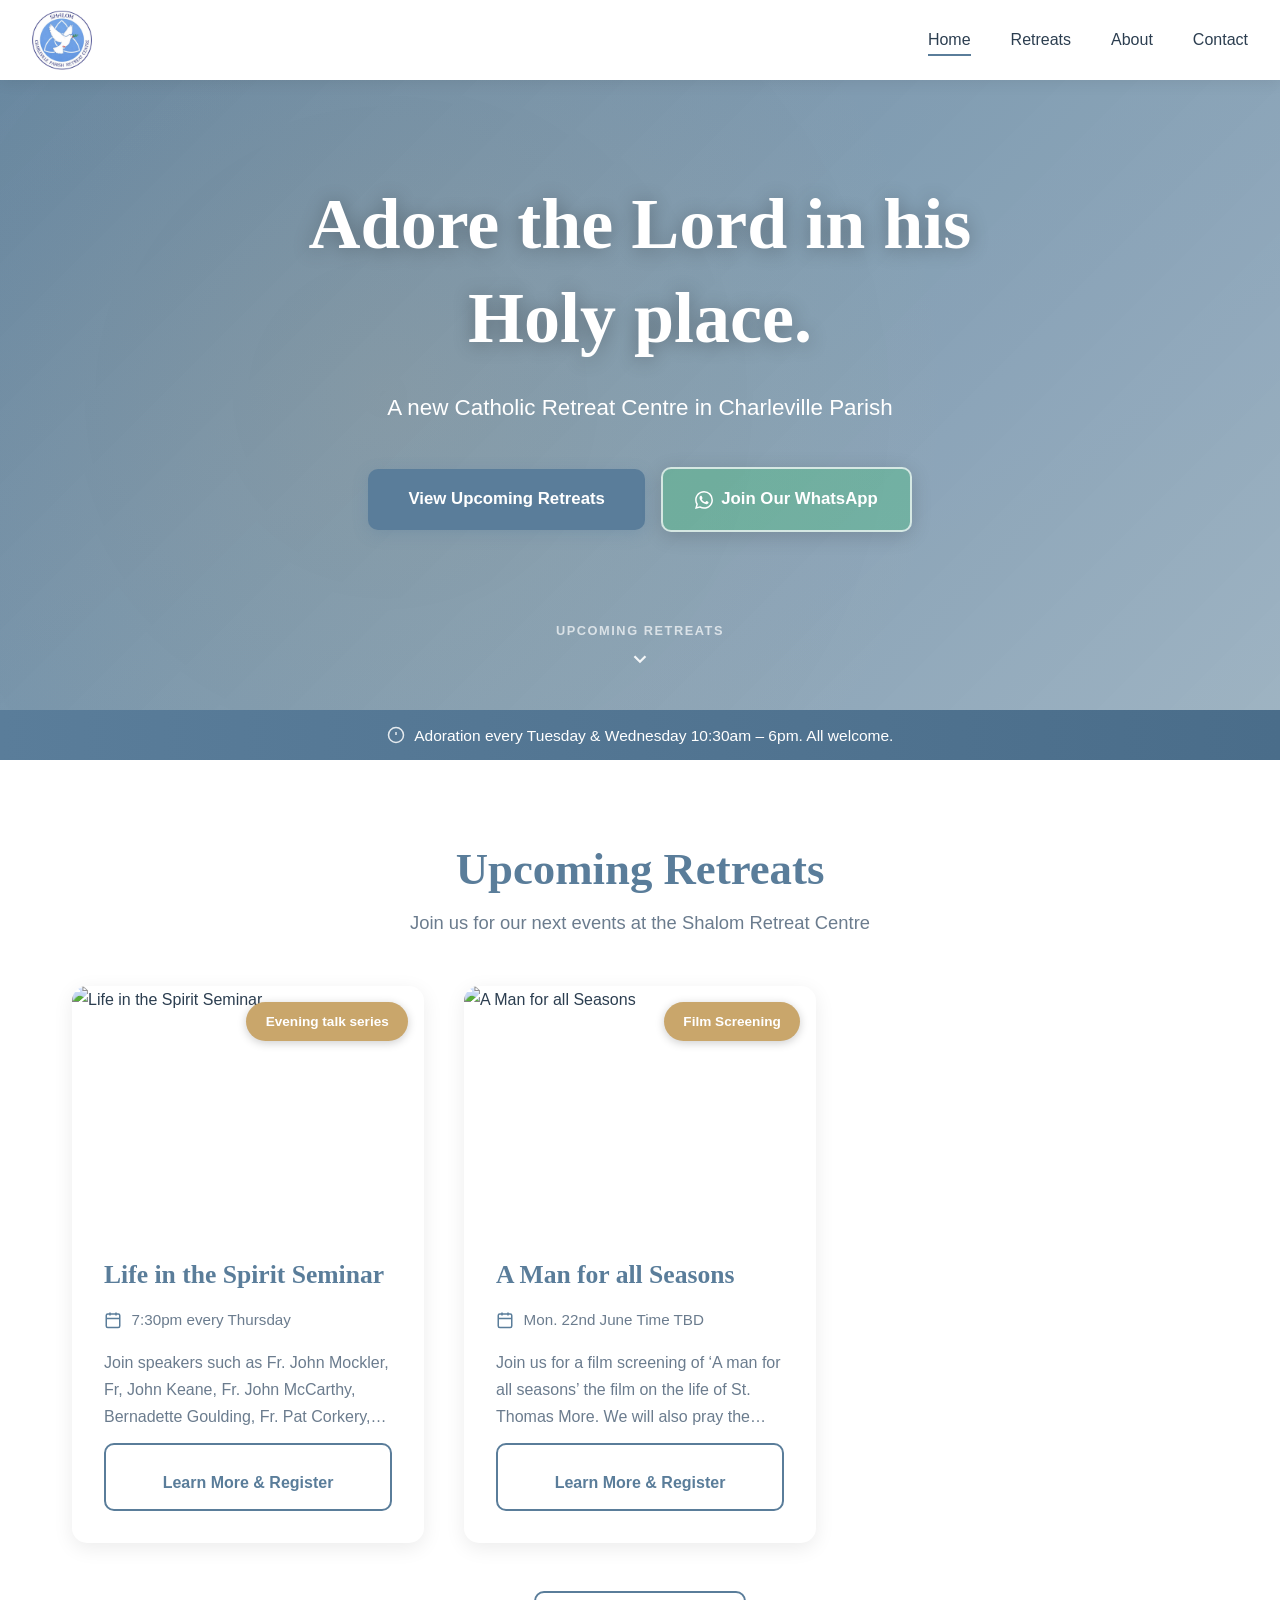
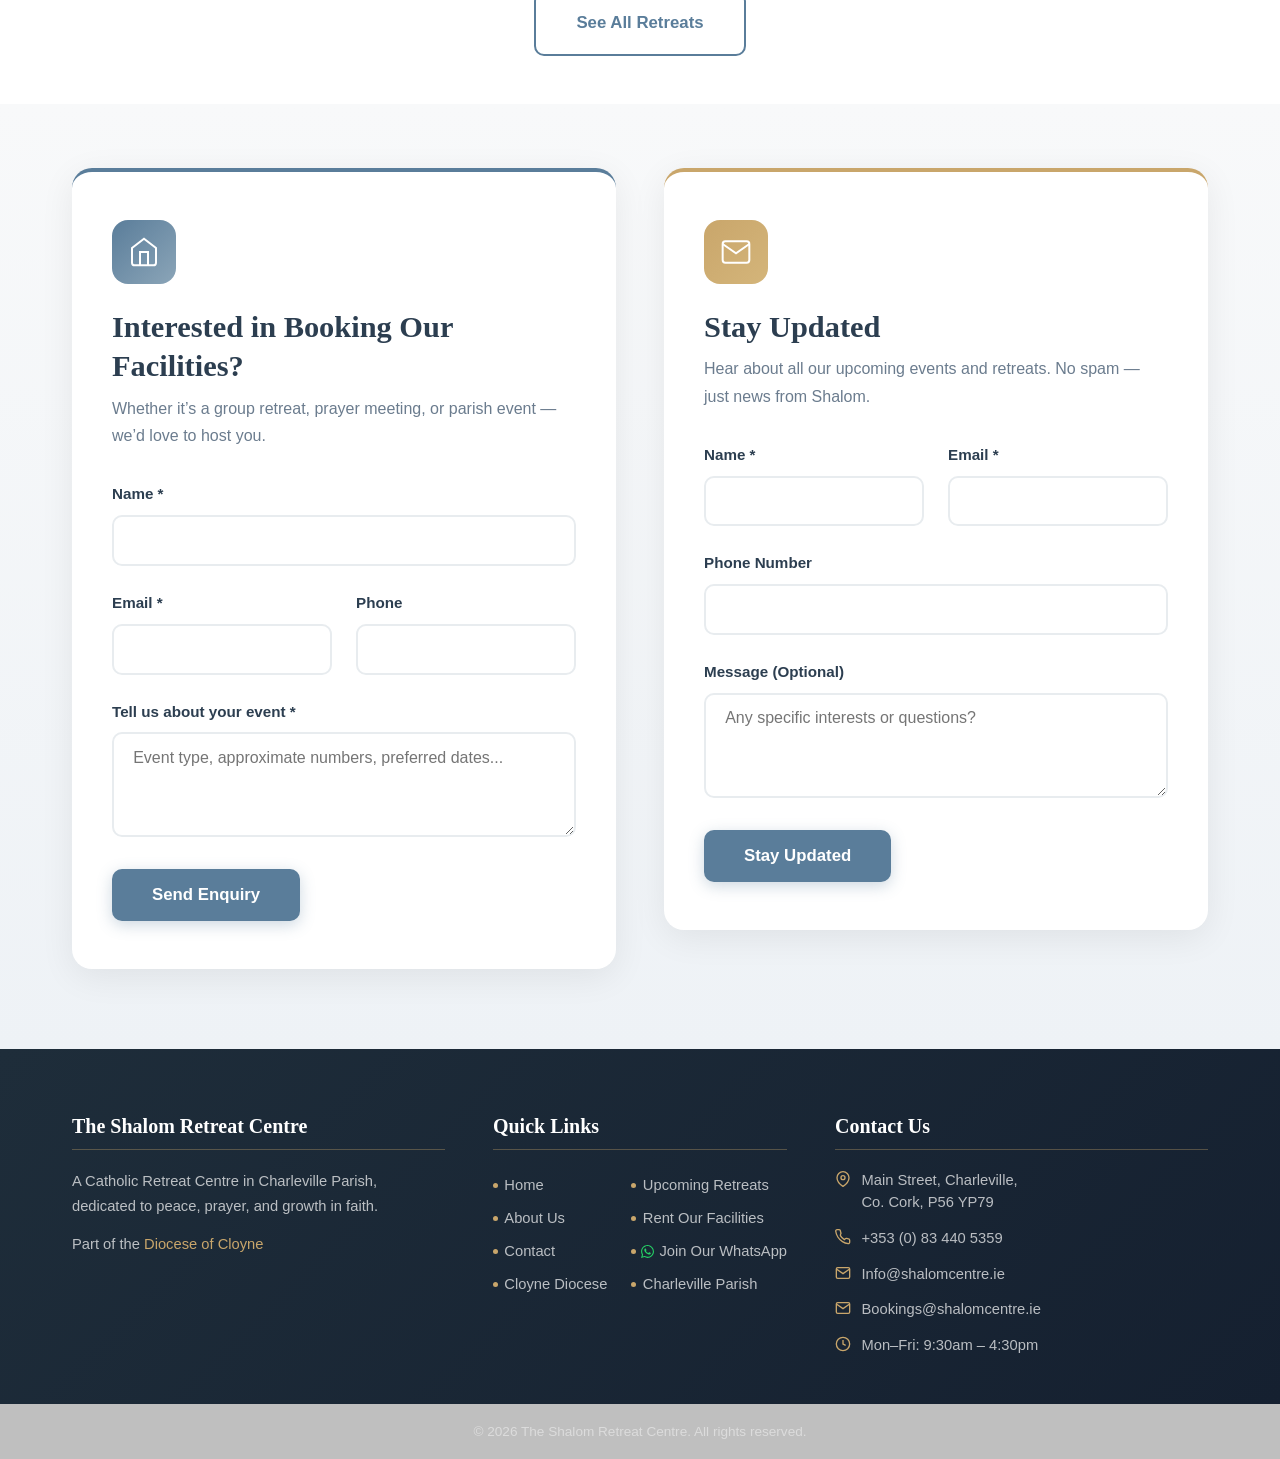
==== commit 4c6351ca: "Update index.html" ====
--- a/index.html
+++ b/index.html
@@ -21,7 +21,6 @@
             <ul class="nav-menu">
                 <li><a href="index.html" class="active">Home</a></li>
                 <li><a href="bookings.html">Retreats</a></li>
-                <li><a href="facilities.html">Rent Our Facilities</a></li>
                 <li><a href="about.html">About</a></li>
                 <li><a href="contact.html">Contact</a></li>
             </ul>
